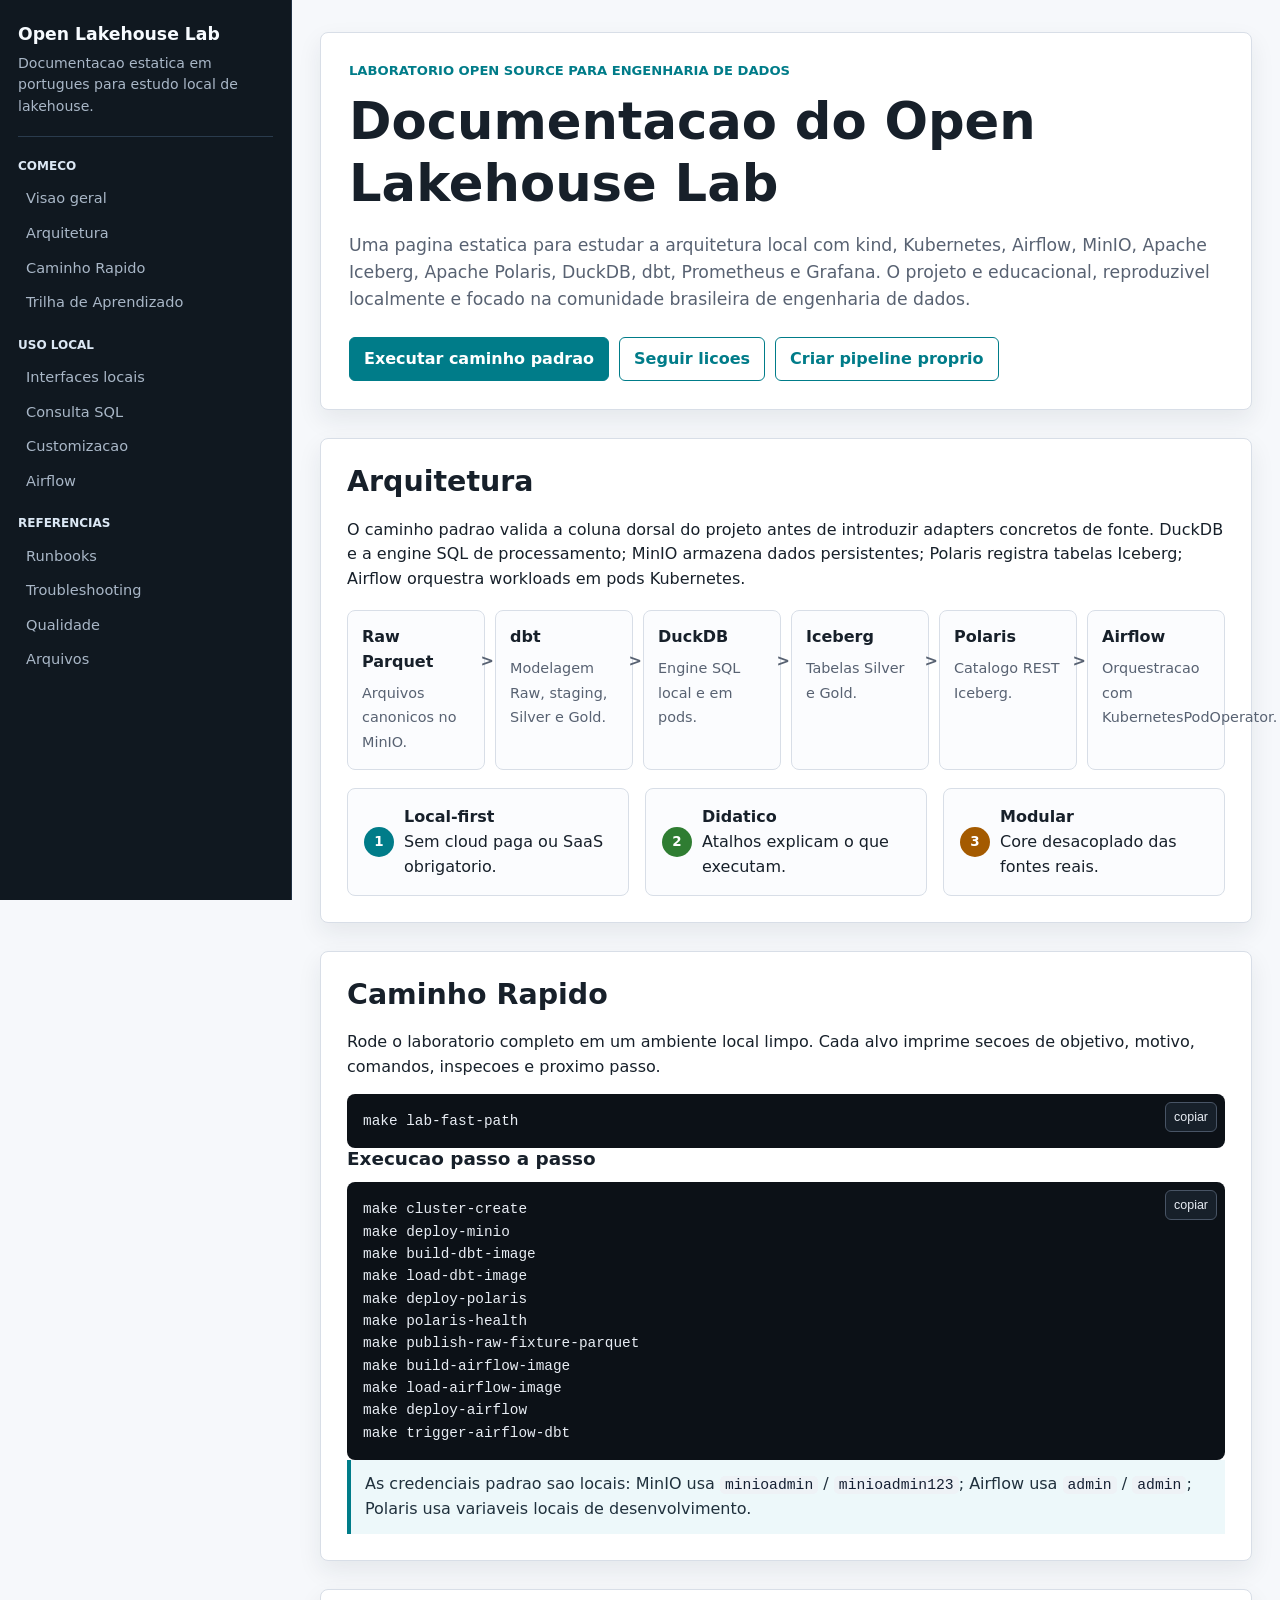
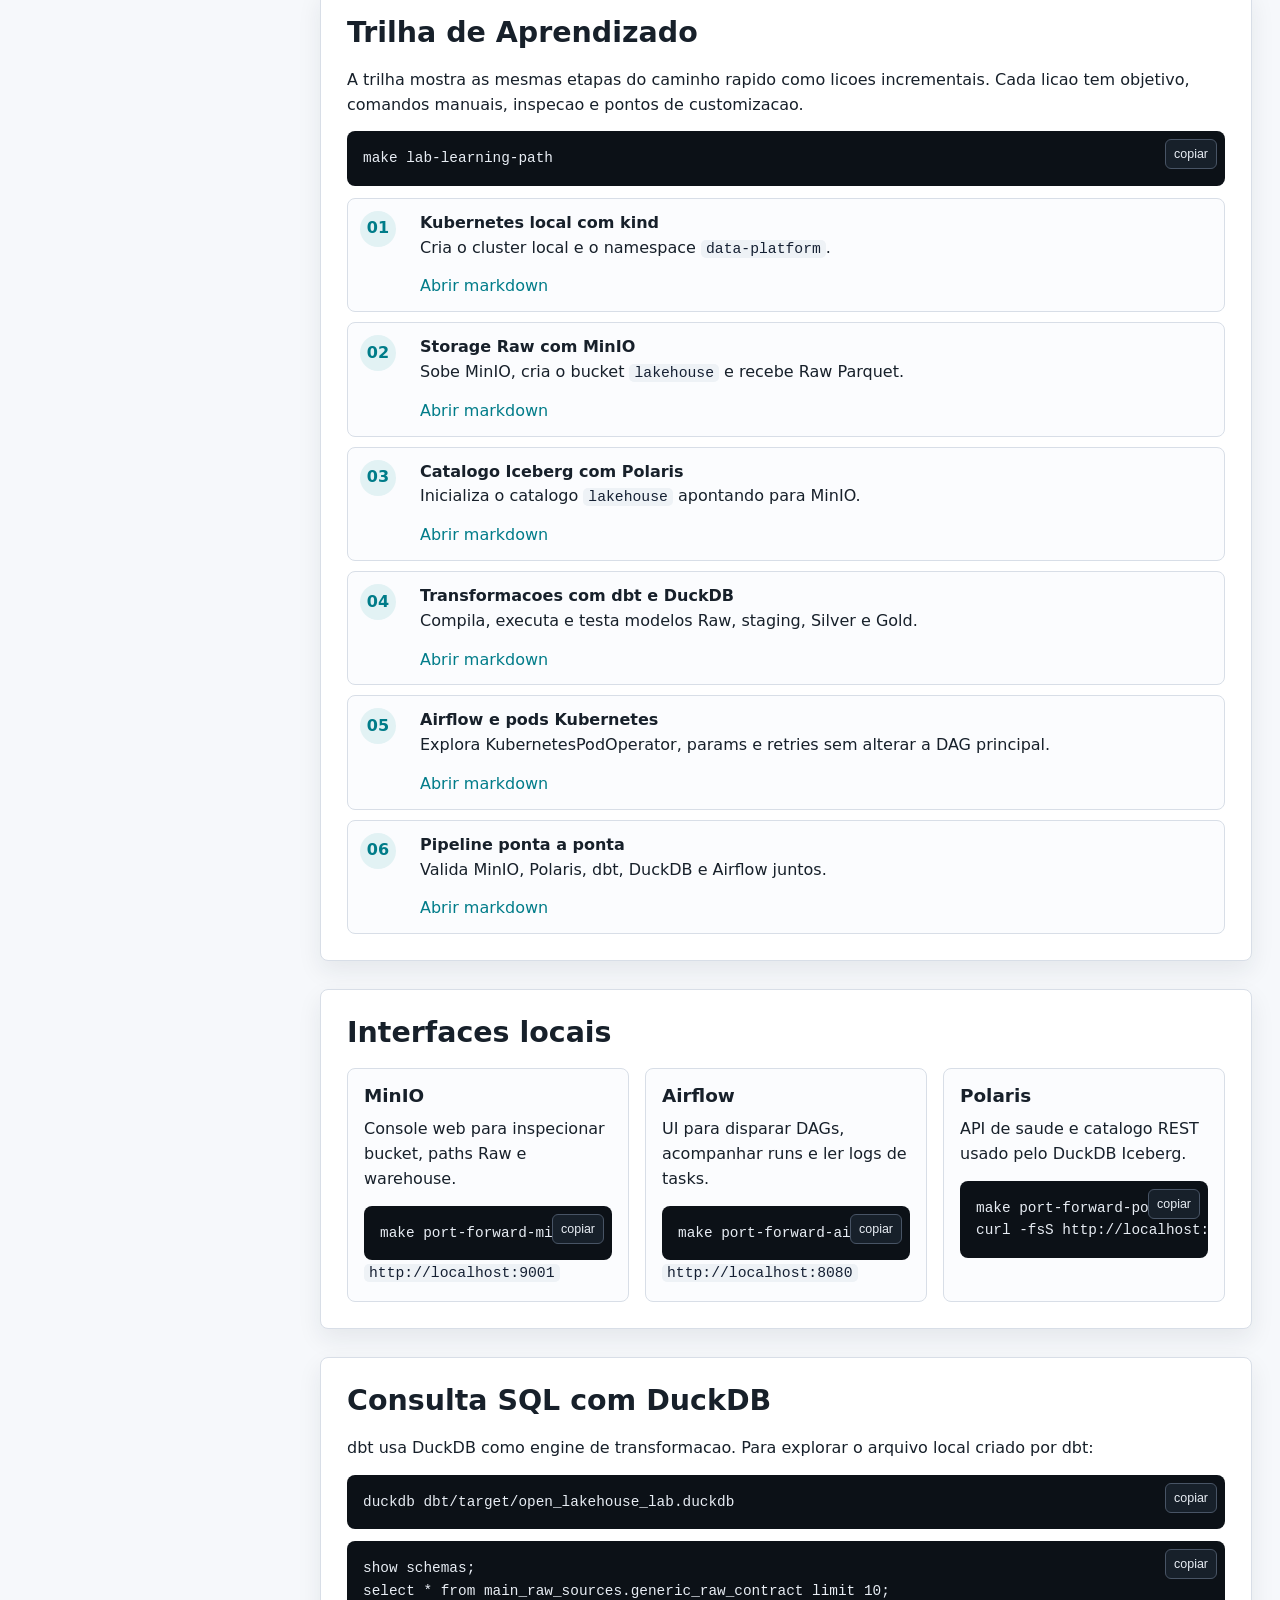
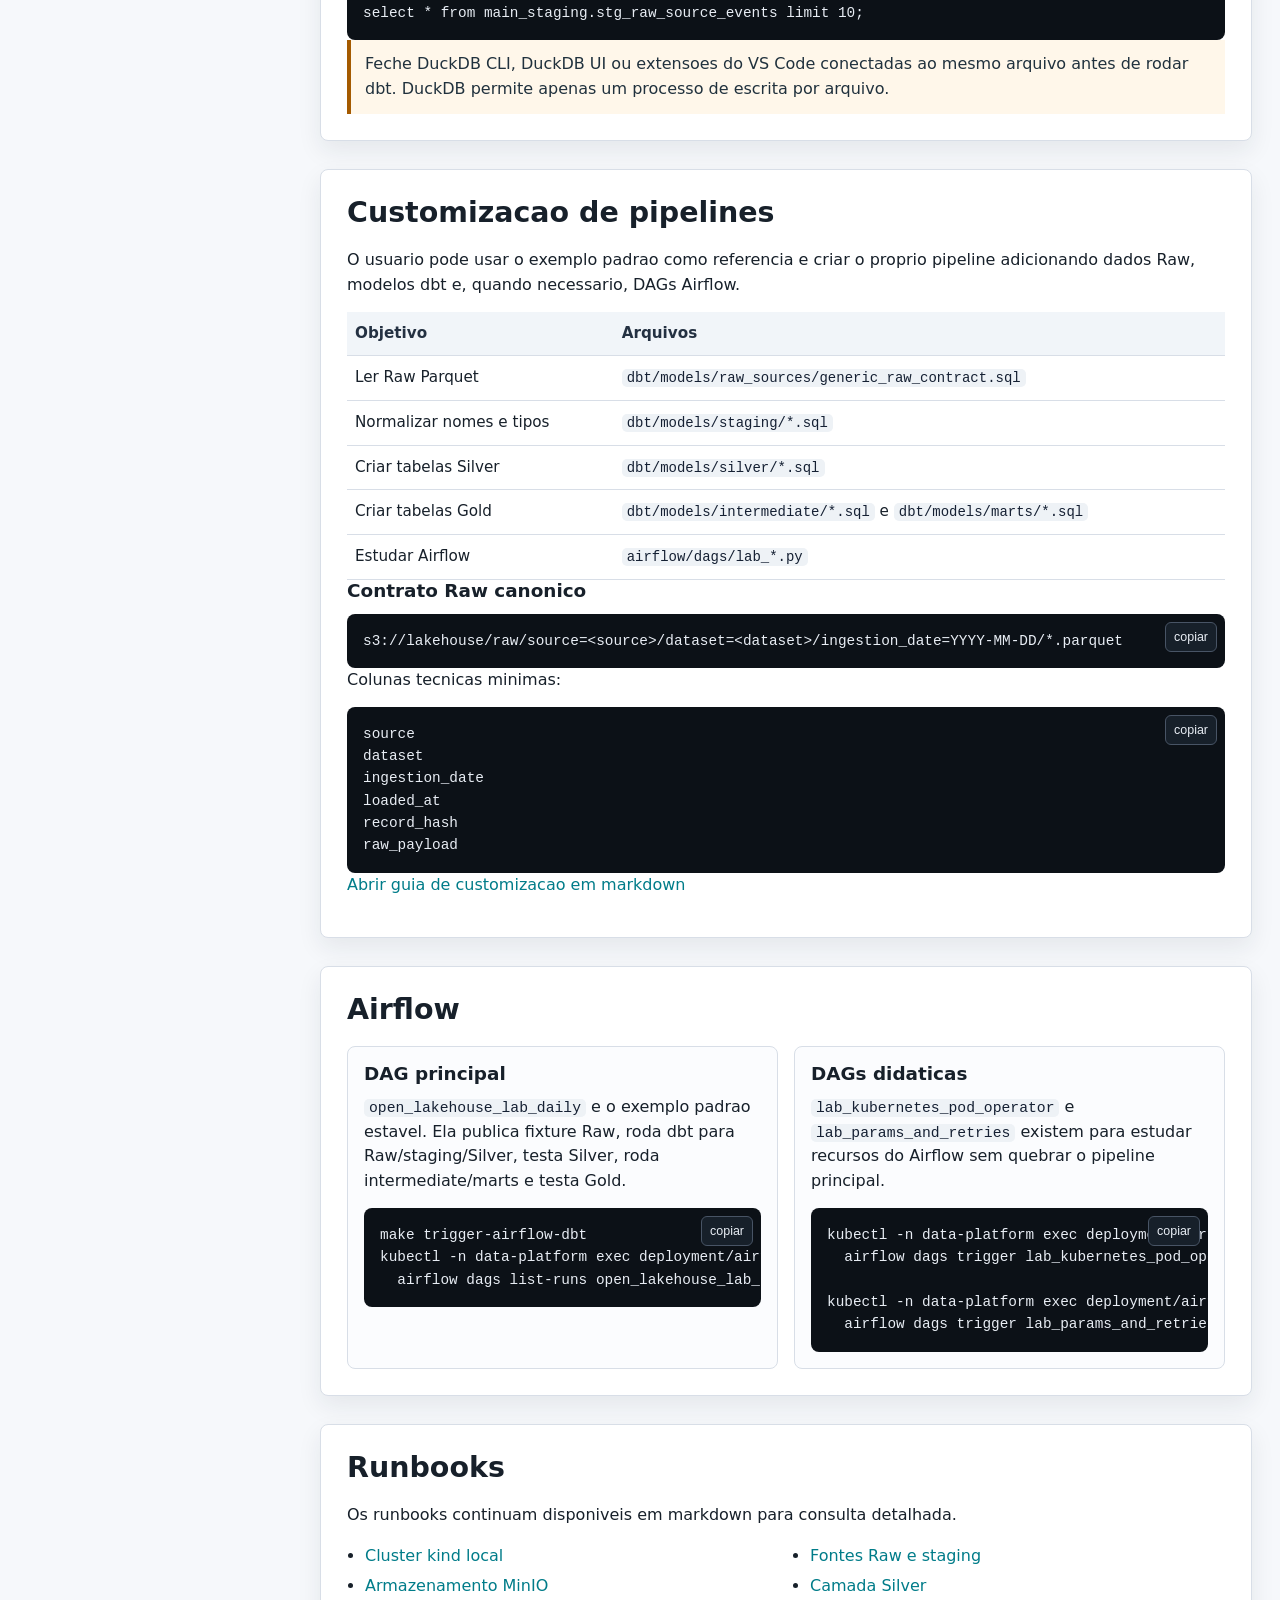
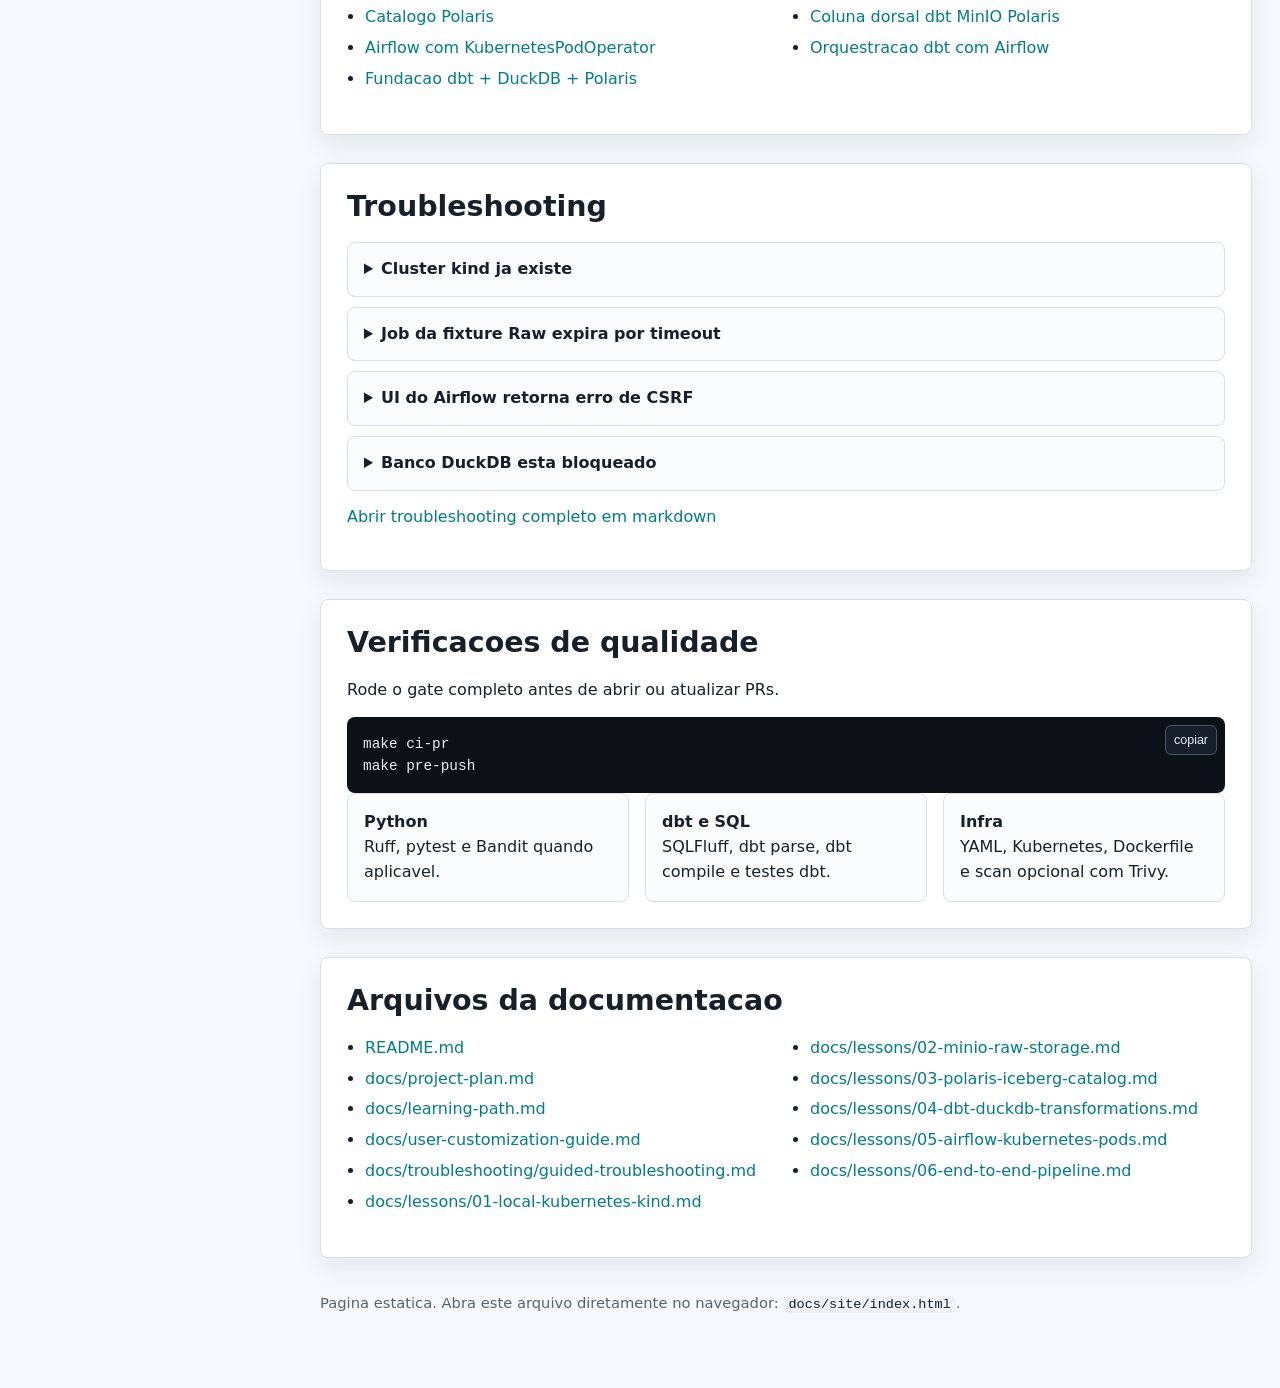
==== docs/site/index.html @ f6abb460 "docs(site): add static documentation page (#36)" ====
<!doctype html>
<html lang="pt-BR">
  <head>
    <meta charset="utf-8" />
    <meta name="viewport" content="width=device-width, initial-scale=1" />
    <title>Open Lakehouse Lab - Documentacao</title>
    <style>
      :root {
        color-scheme: light;
        --ink: #17202a;
        --muted: #586272;
        --line: #d8dee7;
        --surface: #ffffff;
        --page: #f6f8fb;
        --nav: #101820;
        --nav-muted: #a9b7c7;
        --teal: #007c89;
        --green: #2f7d32;
        --amber: #a45a00;
        --blue: #2e5aac;
        --rose: #a83252;
        --code: #0c1117;
        --code-text: #e8edf4;
        --radius: 8px;
        --shadow: 0 10px 24px rgba(20, 32, 46, 0.08);
      }

      * {
        box-sizing: border-box;
      }

      html {
        scroll-behavior: smooth;
      }

      body {
        margin: 0;
        color: var(--ink);
        background: var(--page);
        font-family:
          Inter, ui-sans-serif, system-ui, -apple-system, BlinkMacSystemFont, "Segoe UI",
          sans-serif;
        line-height: 1.55;
      }

      a {
        color: var(--teal);
        text-decoration: none;
      }

      a:hover {
        text-decoration: underline;
      }

      .layout {
        display: grid;
        grid-template-columns: 292px minmax(0, 1fr);
        min-height: 100vh;
      }

      .sidebar {
        position: sticky;
        top: 0;
        height: 100vh;
        overflow-y: auto;
        background: var(--nav);
        color: #f7fbff;
        border-right: 1px solid #223244;
        padding: 24px 18px;
      }

      .brand {
        margin-bottom: 22px;
        padding-bottom: 18px;
        border-bottom: 1px solid #2a3b4d;
      }

      .brand strong {
        display: block;
        font-size: 1.08rem;
        line-height: 1.25;
      }

      .brand span {
        display: block;
        margin-top: 7px;
        color: var(--nav-muted);
        font-size: 0.88rem;
      }

      .nav-group {
        margin: 0 0 18px;
      }

      .nav-group h2 {
        margin: 0 0 8px;
        color: #dce8f5;
        font-size: 0.75rem;
        font-weight: 700;
        letter-spacing: 0;
        text-transform: uppercase;
      }

      .nav-group a {
        display: block;
        padding: 6px 8px;
        border-radius: 6px;
        color: var(--nav-muted);
        font-size: 0.91rem;
      }

      .nav-group a:hover,
      .nav-group a:focus {
        background: #1b2a38;
        color: #ffffff;
        text-decoration: none;
      }

      main {
        min-width: 0;
      }

      .content {
        max-width: 1180px;
        margin: 0 auto;
        padding: 32px 28px 72px;
      }

      .topbar {
        display: none;
        background: var(--nav);
        color: #fff;
        padding: 14px 18px;
      }

      .topbar strong {
        font-size: 1rem;
      }

      .intro {
        background: var(--surface);
        border: 1px solid var(--line);
        border-radius: var(--radius);
        box-shadow: var(--shadow);
        padding: 28px;
      }

      .eyebrow {
        margin: 0 0 10px;
        color: var(--teal);
        font-size: 0.82rem;
        font-weight: 700;
        letter-spacing: 0;
        text-transform: uppercase;
      }

      h1,
      h2,
      h3,
      h4 {
        letter-spacing: 0;
        line-height: 1.2;
      }

      h1 {
        margin: 0;
        max-width: 900px;
        font-size: clamp(2.1rem, 4vw, 4rem);
      }

      h2 {
        margin: 0 0 18px;
        font-size: 1.78rem;
      }

      h3 {
        margin: 0 0 10px;
        font-size: 1.15rem;
      }

      h4 {
        margin: 0 0 8px;
        font-size: 1rem;
      }

      p {
        margin: 0 0 14px;
      }

      .lead {
        max-width: 880px;
        margin-top: 18px;
        color: var(--muted);
        font-size: 1.08rem;
      }

      .actions {
        display: flex;
        flex-wrap: wrap;
        gap: 10px;
        margin-top: 24px;
      }

      .button {
        display: inline-flex;
        align-items: center;
        min-height: 40px;
        padding: 9px 14px;
        border: 1px solid var(--teal);
        border-radius: 6px;
        background: var(--teal);
        color: #fff;
        font-weight: 700;
      }

      .button.secondary {
        background: #ffffff;
        color: var(--teal);
      }

      .button:hover {
        text-decoration: none;
        filter: brightness(0.96);
      }

      section {
        margin-top: 28px;
        padding: 26px;
        border: 1px solid var(--line);
        border-radius: var(--radius);
        background: var(--surface);
        box-shadow: var(--shadow);
      }

      .grid {
        display: grid;
        grid-template-columns: repeat(3, minmax(0, 1fr));
        gap: 16px;
      }

      .grid.two {
        grid-template-columns: repeat(2, minmax(0, 1fr));
      }

      .tile {
        border: 1px solid var(--line);
        border-radius: var(--radius);
        padding: 16px;
        background: #fbfcfe;
      }

      .tile p:last-child {
        margin-bottom: 0;
      }

      .metric {
        display: flex;
        align-items: center;
        gap: 10px;
        min-height: 44px;
      }

      .mark {
        display: inline-grid;
        width: 30px;
        height: 30px;
        place-items: center;
        border-radius: 50%;
        color: #fff;
        font-size: 0.84rem;
        font-weight: 800;
        flex: 0 0 auto;
      }

      .mark.teal {
        background: var(--teal);
      }

      .mark.green {
        background: var(--green);
      }

      .mark.amber {
        background: var(--amber);
      }

      .mark.blue {
        background: var(--blue);
      }

      .mark.rose {
        background: var(--rose);
      }

      .pipeline {
        display: grid;
        grid-template-columns: repeat(6, minmax(118px, 1fr));
        gap: 10px;
        margin-top: 18px;
      }

      .node {
        position: relative;
        min-height: 104px;
        border: 1px solid var(--line);
        border-radius: var(--radius);
        background: #fbfcfe;
        padding: 14px;
      }

      .node::after {
        content: ">";
        position: absolute;
        right: -10px;
        top: 38px;
        color: var(--muted);
        font-weight: 800;
      }

      .node:last-child::after {
        content: "";
      }

      .node b {
        display: block;
        margin-bottom: 6px;
      }

      .node span {
        color: var(--muted);
        font-size: 0.9rem;
      }

      code {
        border-radius: 5px;
        background: #eef2f6;
        padding: 1px 5px;
        color: #152033;
        font-family:
          "SFMono-Regular", Consolas, "Liberation Mono", Menlo, monospace;
        font-size: 0.92em;
      }

      pre {
        position: relative;
        overflow-x: auto;
        margin: 12px 0 0;
        border-radius: var(--radius);
        background: var(--code);
        color: var(--code-text);
        padding: 16px;
      }

      pre code {
        background: transparent;
        color: inherit;
        padding: 0;
        font-size: 0.9rem;
      }

      .copy {
        position: absolute;
        top: 8px;
        right: 8px;
        border: 1px solid #485465;
        border-radius: 6px;
        background: #17202a;
        color: #e8edf4;
        cursor: pointer;
        font-size: 0.78rem;
        min-height: 30px;
        padding: 4px 8px;
      }

      table {
        width: 100%;
        border-collapse: collapse;
        margin-top: 12px;
        font-size: 0.95rem;
      }

      th,
      td {
        border-bottom: 1px solid var(--line);
        padding: 10px 8px;
        text-align: left;
        vertical-align: top;
      }

      th {
        color: #243142;
        background: #f1f5f9;
      }

      .path-list {
        display: grid;
        gap: 10px;
        margin-top: 12px;
      }

      .path-row {
        display: grid;
        grid-template-columns: 48px minmax(0, 1fr);
        gap: 12px;
        align-items: start;
        border: 1px solid var(--line);
        border-radius: var(--radius);
        padding: 12px;
        background: #fbfcfe;
      }

      .step-number {
        display: grid;
        width: 36px;
        height: 36px;
        place-items: center;
        border-radius: 50%;
        background: #e2f2f4;
        color: var(--teal);
        font-weight: 800;
      }

      details {
        border: 1px solid var(--line);
        border-radius: var(--radius);
        background: #fbfcfe;
        padding: 0;
      }

      details + details {
        margin-top: 10px;
      }

      summary {
        cursor: pointer;
        padding: 14px 16px;
        font-weight: 800;
      }

      details > div {
        border-top: 1px solid var(--line);
        padding: 16px;
      }

      .note {
        border-left: 4px solid var(--teal);
        background: #edf8fa;
        padding: 12px 14px;
        color: #20313d;
      }

      .warn {
        border-left-color: var(--amber);
        background: #fff7ea;
      }

      .file-list {
        columns: 2;
        column-gap: 30px;
        padding-left: 18px;
      }

      .file-list li {
        break-inside: avoid;
        margin-bottom: 6px;
      }

      .footer {
        margin: 34px 0 0;
        color: var(--muted);
        font-size: 0.92rem;
      }

      @media (max-width: 980px) {
        .layout {
          display: block;
        }

        .sidebar {
          position: static;
          height: auto;
          padding: 18px;
        }

        .topbar {
          display: block;
        }

        .content {
          padding: 20px 14px 48px;
        }

        .grid,
        .grid.two,
        .pipeline {
          grid-template-columns: 1fr;
        }

        .node::after {
          content: "v";
          right: 18px;
          top: auto;
          bottom: -18px;
        }

        .file-list {
          columns: 1;
        }
      }

      @media print {
        .sidebar,
        .topbar,
        .copy,
        .actions {
          display: none;
        }

        .layout {
          display: block;
        }

        body {
          background: #fff;
        }

        section,
        .intro {
          box-shadow: none;
          break-inside: avoid;
        }
      }
    </style>
  </head>
  <body>
    <div class="layout">
      <aside class="sidebar" aria-label="Navegacao principal">
        <div class="brand">
          <strong>Open Lakehouse Lab</strong>
          <span>Documentacao estatica em portugues para estudo local de lakehouse.</span>
        </div>
        <nav>
          <div class="nav-group">
            <h2>Comeco</h2>
            <a href="#visao-geral">Visao geral</a>
            <a href="#arquitetura">Arquitetura</a>
            <a href="#caminho-rapido">Caminho Rapido</a>
            <a href="#trilha">Trilha de Aprendizado</a>
          </div>
          <div class="nav-group">
            <h2>Uso local</h2>
            <a href="#interfaces">Interfaces locais</a>
            <a href="#sql">Consulta SQL</a>
            <a href="#customizacao">Customizacao</a>
            <a href="#airflow">Airflow</a>
          </div>
          <div class="nav-group">
            <h2>Referencias</h2>
            <a href="#runbooks">Runbooks</a>
            <a href="#troubleshooting">Troubleshooting</a>
            <a href="#qualidade">Qualidade</a>
            <a href="#arquivos">Arquivos</a>
          </div>
        </nav>
      </aside>

      <main>
        <div class="topbar"><strong>Open Lakehouse Lab</strong></div>
        <div class="content">
          <header class="intro" id="visao-geral">
            <p class="eyebrow">Laboratorio open source para engenharia de dados</p>
            <h1>Documentacao do Open Lakehouse Lab</h1>
            <p class="lead">
              Uma pagina estatica para estudar a arquitetura local com kind, Kubernetes,
              Airflow, MinIO, Apache Iceberg, Apache Polaris, DuckDB, dbt, Prometheus e
              Grafana. O projeto e educacional, reproduzivel localmente e focado na
              comunidade brasileira de engenharia de dados.
            </p>
            <div class="actions">
              <a class="button" href="#caminho-rapido">Executar caminho padrao</a>
              <a class="button secondary" href="#trilha">Seguir licoes</a>
              <a class="button secondary" href="#customizacao">Criar pipeline proprio</a>
            </div>
          </header>

          <section id="arquitetura">
            <h2>Arquitetura</h2>
            <p>
              O caminho padrao valida a coluna dorsal do projeto antes de introduzir
              adapters concretos de fonte. DuckDB e a engine SQL de processamento; MinIO
              armazena dados persistentes; Polaris registra tabelas Iceberg; Airflow
              orquestra workloads em pods Kubernetes.
            </p>
            <div class="pipeline" aria-label="Fluxo principal da plataforma">
              <div class="node"><b>Raw Parquet</b><span>Arquivos canonicos no MinIO.</span></div>
              <div class="node"><b>dbt</b><span>Modelagem Raw, staging, Silver e Gold.</span></div>
              <div class="node"><b>DuckDB</b><span>Engine SQL local e em pods.</span></div>
              <div class="node"><b>Iceberg</b><span>Tabelas Silver e Gold.</span></div>
              <div class="node"><b>Polaris</b><span>Catalogo REST Iceberg.</span></div>
              <div class="node"><b>Airflow</b><span>Orquestracao com KubernetesPodOperator.</span></div>
            </div>

            <div class="grid" style="margin-top: 18px">
              <div class="tile metric">
                <span class="mark teal">1</span>
                <div><b>Local-first</b><br /><span>Sem cloud paga ou SaaS obrigatorio.</span></div>
              </div>
              <div class="tile metric">
                <span class="mark green">2</span>
                <div><b>Didatico</b><br /><span>Atalhos explicam o que executam.</span></div>
              </div>
              <div class="tile metric">
                <span class="mark amber">3</span>
                <div><b>Modular</b><br /><span>Core desacoplado das fontes reais.</span></div>
              </div>
            </div>
          </section>

          <section id="caminho-rapido">
            <h2>Caminho Rapido</h2>
            <p>
              Rode o laboratorio completo em um ambiente local limpo. Cada alvo imprime
              secoes de objetivo, motivo, comandos, inspecoes e proximo passo.
            </p>
            <pre><button class="copy" type="button">copiar</button><code>make lab-fast-path</code></pre>

            <h3>Execucao passo a passo</h3>
            <pre><button class="copy" type="button">copiar</button><code>make cluster-create
make deploy-minio
make build-dbt-image
make load-dbt-image
make deploy-polaris
make polaris-health
make publish-raw-fixture-parquet
make build-airflow-image
make load-airflow-image
make deploy-airflow
make trigger-airflow-dbt</code></pre>

            <div class="note">
              As credenciais padrao sao locais: MinIO usa <code>minioadmin</code> /
              <code>minioadmin123</code>; Airflow usa <code>admin</code> /
              <code>admin</code>; Polaris usa variaveis locais de desenvolvimento.
            </div>
          </section>

          <section id="trilha">
            <h2>Trilha de Aprendizado</h2>
            <p>
              A trilha mostra as mesmas etapas do caminho rapido como licoes
              incrementais. Cada licao tem objetivo, comandos manuais, inspecao e
              pontos de customizacao.
            </p>
            <pre><button class="copy" type="button">copiar</button><code>make lab-learning-path</code></pre>

            <div class="path-list">
              <div class="path-row">
                <span class="step-number">01</span>
                <div>
                  <b>Kubernetes local com kind</b>
                  <p>Cria o cluster local e o namespace <code>data-platform</code>.</p>
                  <a href="../lessons/01-local-kubernetes-kind.md">Abrir markdown</a>
                </div>
              </div>
              <div class="path-row">
                <span class="step-number">02</span>
                <div>
                  <b>Storage Raw com MinIO</b>
                  <p>Sobe MinIO, cria o bucket <code>lakehouse</code> e recebe Raw Parquet.</p>
                  <a href="../lessons/02-minio-raw-storage.md">Abrir markdown</a>
                </div>
              </div>
              <div class="path-row">
                <span class="step-number">03</span>
                <div>
                  <b>Catalogo Iceberg com Polaris</b>
                  <p>Inicializa o catalogo <code>lakehouse</code> apontando para MinIO.</p>
                  <a href="../lessons/03-polaris-iceberg-catalog.md">Abrir markdown</a>
                </div>
              </div>
              <div class="path-row">
                <span class="step-number">04</span>
                <div>
                  <b>Transformacoes com dbt e DuckDB</b>
                  <p>Compila, executa e testa modelos Raw, staging, Silver e Gold.</p>
                  <a href="../lessons/04-dbt-duckdb-transformations.md">Abrir markdown</a>
                </div>
              </div>
              <div class="path-row">
                <span class="step-number">05</span>
                <div>
                  <b>Airflow e pods Kubernetes</b>
                  <p>Explora KubernetesPodOperator, params e retries sem alterar a DAG principal.</p>
                  <a href="../lessons/05-airflow-kubernetes-pods.md">Abrir markdown</a>
                </div>
              </div>
              <div class="path-row">
                <span class="step-number">06</span>
                <div>
                  <b>Pipeline ponta a ponta</b>
                  <p>Valida MinIO, Polaris, dbt, DuckDB e Airflow juntos.</p>
                  <a href="../lessons/06-end-to-end-pipeline.md">Abrir markdown</a>
                </div>
              </div>
            </div>
          </section>

          <section id="interfaces">
            <h2>Interfaces locais</h2>
            <div class="grid">
              <div class="tile">
                <h3>MinIO</h3>
                <p>Console web para inspecionar bucket, paths Raw e warehouse.</p>
                <pre><button class="copy" type="button">copiar</button><code>make port-forward-minio</code></pre>
                <p><code>http://localhost:9001</code></p>
              </div>
              <div class="tile">
                <h3>Airflow</h3>
                <p>UI para disparar DAGs, acompanhar runs e ler logs de tasks.</p>
                <pre><button class="copy" type="button">copiar</button><code>make port-forward-airflow</code></pre>
                <p><code>http://localhost:8080</code></p>
              </div>
              <div class="tile">
                <h3>Polaris</h3>
                <p>API de saude e catalogo REST usado pelo DuckDB Iceberg.</p>
                <pre><button class="copy" type="button">copiar</button><code>make port-forward-polaris
curl -fsS http://localhost:8182/q/health/ready</code></pre>
              </div>
            </div>
          </section>

          <section id="sql">
            <h2>Consulta SQL com DuckDB</h2>
            <p>
              dbt usa DuckDB como engine de transformacao. Para explorar o arquivo
              local criado por dbt:
            </p>
            <pre><button class="copy" type="button">copiar</button><code>duckdb dbt/target/open_lakehouse_lab.duckdb</code></pre>
            <pre><button class="copy" type="button">copiar</button><code>show schemas;
select * from main_raw_sources.generic_raw_contract limit 10;
select * from main_staging.stg_raw_source_events limit 10;</code></pre>
            <div class="note warn">
              Feche DuckDB CLI, DuckDB UI ou extensoes do VS Code conectadas ao mesmo
              arquivo antes de rodar dbt. DuckDB permite apenas um processo de escrita
              por arquivo.
            </div>
          </section>

          <section id="customizacao">
            <h2>Customizacao de pipelines</h2>
            <p>
              O usuario pode usar o exemplo padrao como referencia e criar o proprio
              pipeline adicionando dados Raw, modelos dbt e, quando necessario, DAGs
              Airflow.
            </p>
            <table>
              <thead>
                <tr>
                  <th>Objetivo</th>
                  <th>Arquivos</th>
                </tr>
              </thead>
              <tbody>
                <tr>
                  <td>Ler Raw Parquet</td>
                  <td><code>dbt/models/raw_sources/generic_raw_contract.sql</code></td>
                </tr>
                <tr>
                  <td>Normalizar nomes e tipos</td>
                  <td><code>dbt/models/staging/*.sql</code></td>
                </tr>
                <tr>
                  <td>Criar tabelas Silver</td>
                  <td><code>dbt/models/silver/*.sql</code></td>
                </tr>
                <tr>
                  <td>Criar tabelas Gold</td>
                  <td><code>dbt/models/intermediate/*.sql</code> e <code>dbt/models/marts/*.sql</code></td>
                </tr>
                <tr>
                  <td>Estudar Airflow</td>
                  <td><code>airflow/dags/lab_*.py</code></td>
                </tr>
              </tbody>
            </table>

            <h3>Contrato Raw canonico</h3>
            <pre><button class="copy" type="button">copiar</button><code>s3://lakehouse/raw/source=&lt;source&gt;/dataset=&lt;dataset&gt;/ingestion_date=YYYY-MM-DD/*.parquet</code></pre>
            <p>Colunas tecnicas minimas:</p>
            <pre><button class="copy" type="button">copiar</button><code>source
dataset
ingestion_date
loaded_at
record_hash
raw_payload</code></pre>
            <p><a href="../user-customization-guide.md">Abrir guia de customizacao em markdown</a></p>
          </section>

          <section id="airflow">
            <h2>Airflow</h2>
            <div class="grid two">
              <div class="tile">
                <h3>DAG principal</h3>
                <p>
                  <code>open_lakehouse_lab_daily</code> e o exemplo padrao estavel. Ela
                  publica fixture Raw, roda dbt para Raw/staging/Silver, testa Silver,
                  roda intermediate/marts e testa Gold.
                </p>
                <pre><button class="copy" type="button">copiar</button><code>make trigger-airflow-dbt
kubectl -n data-platform exec deployment/airflow-scheduler -- \
  airflow dags list-runs open_lakehouse_lab_daily</code></pre>
              </div>
              <div class="tile">
                <h3>DAGs didaticas</h3>
                <p>
                  <code>lab_kubernetes_pod_operator</code> e
                  <code>lab_params_and_retries</code> existem para estudar recursos do
                  Airflow sem quebrar o pipeline principal.
                </p>
                <pre><button class="copy" type="button">copiar</button><code>kubectl -n data-platform exec deployment/airflow-scheduler -- \
  airflow dags trigger lab_kubernetes_pod_operator

kubectl -n data-platform exec deployment/airflow-scheduler -- \
  airflow dags trigger lab_params_and_retries</code></pre>
              </div>
            </div>
          </section>

          <section id="runbooks">
            <h2>Runbooks</h2>
            <p>Os runbooks continuam disponiveis em markdown para consulta detalhada.</p>
            <ul class="file-list">
              <li><a href="../runbooks/local-kind-cluster.md">Cluster kind local</a></li>
              <li><a href="../runbooks/minio-object-storage.md">Armazenamento MinIO</a></li>
              <li><a href="../runbooks/polaris-rest-catalog.md">Catalogo Polaris</a></li>
              <li><a href="../runbooks/airflow-kubernetes-pod-operator.md">Airflow com KubernetesPodOperator</a></li>
              <li><a href="../runbooks/dbt-duckdb-polaris.md">Fundacao dbt + DuckDB + Polaris</a></li>
              <li><a href="../runbooks/dbt-raw-staging.md">Fontes Raw e staging</a></li>
              <li><a href="../runbooks/silver-layer.md">Camada Silver</a></li>
              <li><a href="../runbooks/dbt-minio-polaris-backbone.md">Coluna dorsal dbt MinIO Polaris</a></li>
              <li><a href="../runbooks/airflow-dbt-orchestration.md">Orquestracao dbt com Airflow</a></li>
            </ul>
          </section>

          <section id="troubleshooting">
            <h2>Troubleshooting</h2>
            <details>
              <summary>Cluster kind ja existe</summary>
              <div>
                <pre><button class="copy" type="button">copiar</button><code>kind get clusters
make cluster-status</code></pre>
                <p>Se quiser recomecar do zero, rode <code>make cluster-delete</code> e depois <code>make cluster-create</code>.</p>
              </div>
            </details>
            <details>
              <summary>Job da fixture Raw expira por timeout</summary>
              <div>
                <pre><button class="copy" type="button">copiar</button><code>kubectl -n data-platform get pods -l job-name=dbt-publish-raw-fixture
kubectl -n data-platform logs job/dbt-publish-raw-fixture
kubectl -n data-platform describe job dbt-publish-raw-fixture</code></pre>
                <p>Confirme que MinIO, Polaris e a imagem dbt local estao prontos.</p>
              </div>
            </details>
            <details>
              <summary>UI do Airflow retorna erro de CSRF</summary>
              <div>
                <p>Feche o port-forward, limpe cookies de <code>localhost:8080</code> ou use janela anonima, e abra novamente.</p>
                <pre><button class="copy" type="button">copiar</button><code>make port-forward-airflow</code></pre>
              </div>
            </details>
            <details>
              <summary>Banco DuckDB esta bloqueado</summary>
              <div>
                <p>Feche DuckDB CLI, DuckDB UI ou extensoes conectadas ao mesmo arquivo antes de rodar dbt.</p>
              </div>
            </details>
            <p style="margin-top: 14px">
              <a href="../troubleshooting/guided-troubleshooting.md">Abrir troubleshooting completo em markdown</a>
            </p>
          </section>

          <section id="qualidade">
            <h2>Verificacoes de qualidade</h2>
            <p>Rode o gate completo antes de abrir ou atualizar PRs.</p>
            <pre><button class="copy" type="button">copiar</button><code>make ci-pr
make pre-push</code></pre>
            <div class="grid">
              <div class="tile"><b>Python</b><p>Ruff, pytest e Bandit quando aplicavel.</p></div>
              <div class="tile"><b>dbt e SQL</b><p>SQLFluff, dbt parse, dbt compile e testes dbt.</p></div>
              <div class="tile"><b>Infra</b><p>YAML, Kubernetes, Dockerfile e scan opcional com Trivy.</p></div>
            </div>
          </section>

          <section id="arquivos">
            <h2>Arquivos da documentacao</h2>
            <ul class="file-list">
              <li><a href="../../README.md">README.md</a></li>
              <li><a href="../project-plan.md">docs/project-plan.md</a></li>
              <li><a href="../learning-path.md">docs/learning-path.md</a></li>
              <li><a href="../user-customization-guide.md">docs/user-customization-guide.md</a></li>
              <li><a href="../troubleshooting/guided-troubleshooting.md">docs/troubleshooting/guided-troubleshooting.md</a></li>
              <li><a href="../lessons/01-local-kubernetes-kind.md">docs/lessons/01-local-kubernetes-kind.md</a></li>
              <li><a href="../lessons/02-minio-raw-storage.md">docs/lessons/02-minio-raw-storage.md</a></li>
              <li><a href="../lessons/03-polaris-iceberg-catalog.md">docs/lessons/03-polaris-iceberg-catalog.md</a></li>
              <li><a href="../lessons/04-dbt-duckdb-transformations.md">docs/lessons/04-dbt-duckdb-transformations.md</a></li>
              <li><a href="../lessons/05-airflow-kubernetes-pods.md">docs/lessons/05-airflow-kubernetes-pods.md</a></li>
              <li><a href="../lessons/06-end-to-end-pipeline.md">docs/lessons/06-end-to-end-pipeline.md</a></li>
            </ul>
          </section>

          <p class="footer">
            Pagina estatica. Abra este arquivo diretamente no navegador:
            <code>docs/site/index.html</code>.
          </p>
        </div>
      </main>
    </div>

    <script>
      const buttons = document.querySelectorAll(".copy");

      buttons.forEach((button) => {
        button.addEventListener("click", async () => {
          const code = button.nextElementSibling?.innerText ?? "";
          try {
            await navigator.clipboard.writeText(code);
            button.textContent = "copiado";
            window.setTimeout(() => {
              button.textContent = "copiar";
            }, 1400);
          } catch {
            button.textContent = "selecione";
          }
        });
      });
    </script>
  </body>
</html>
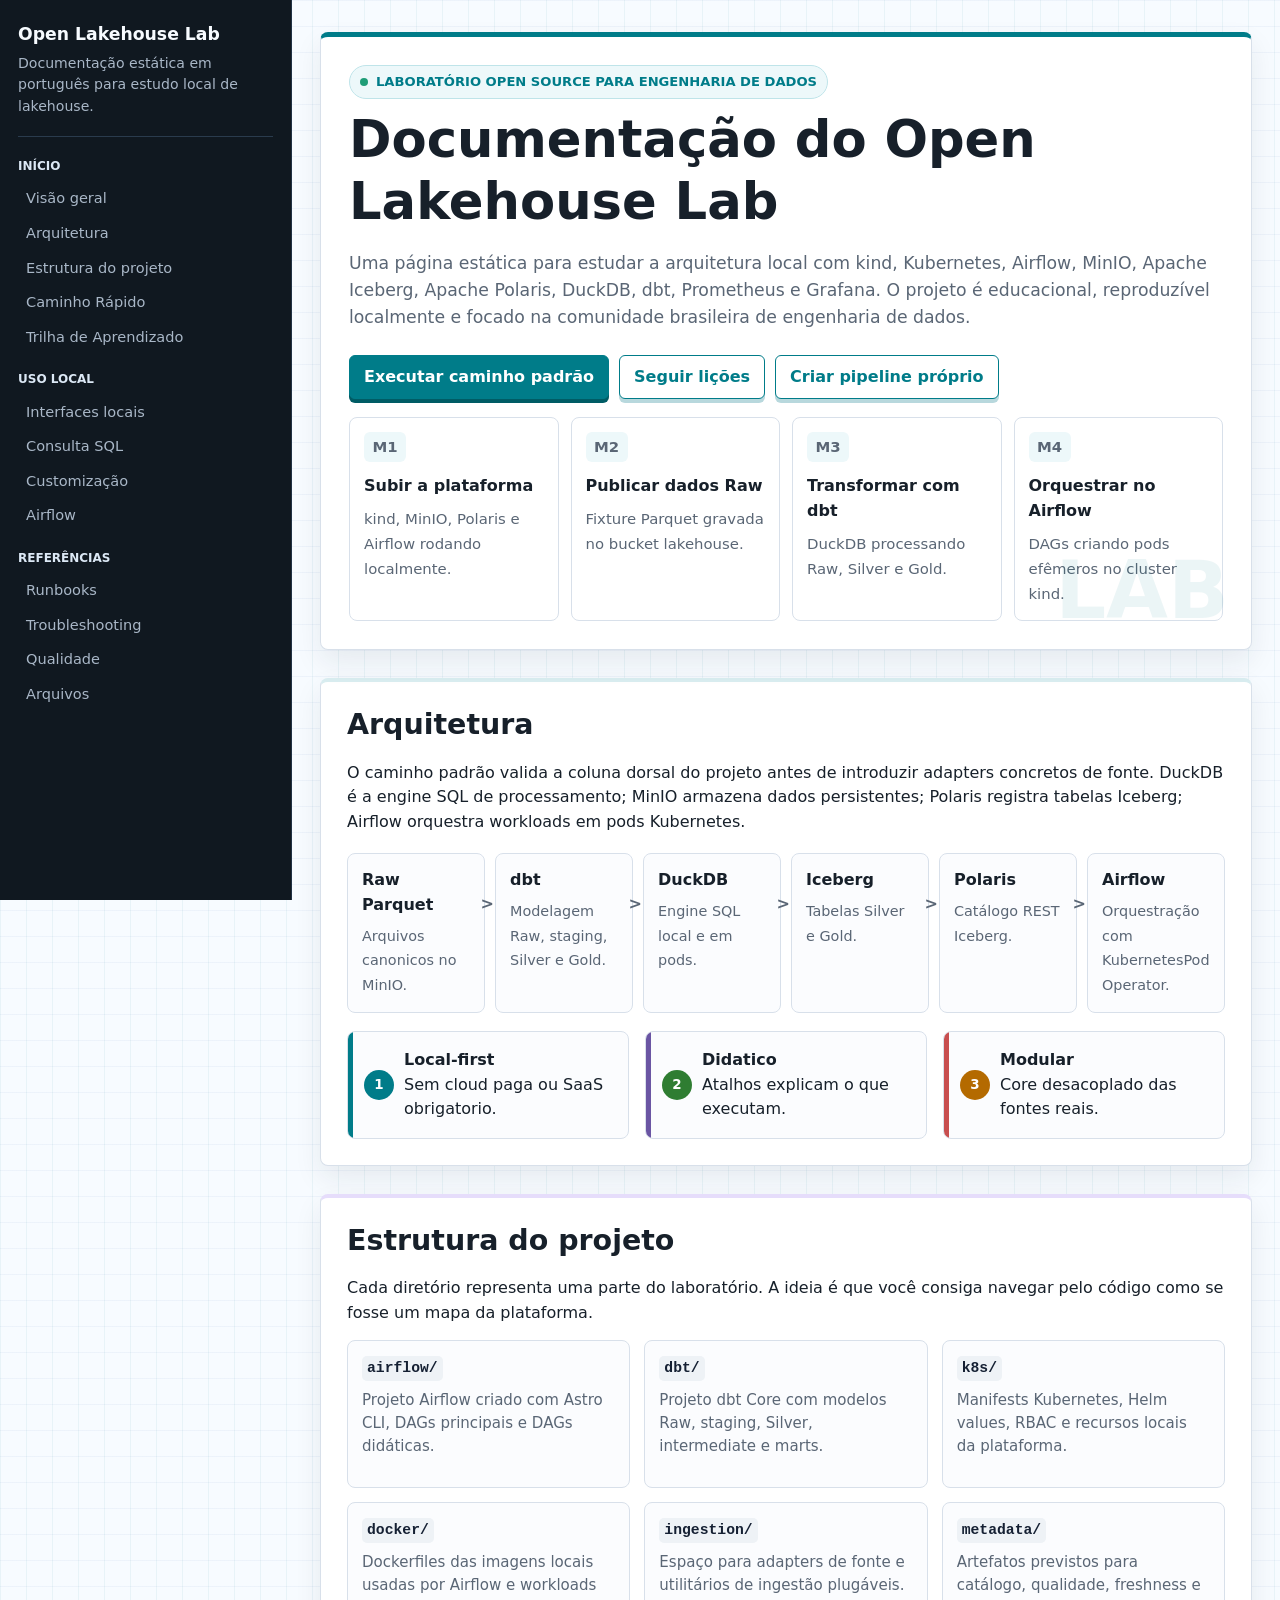
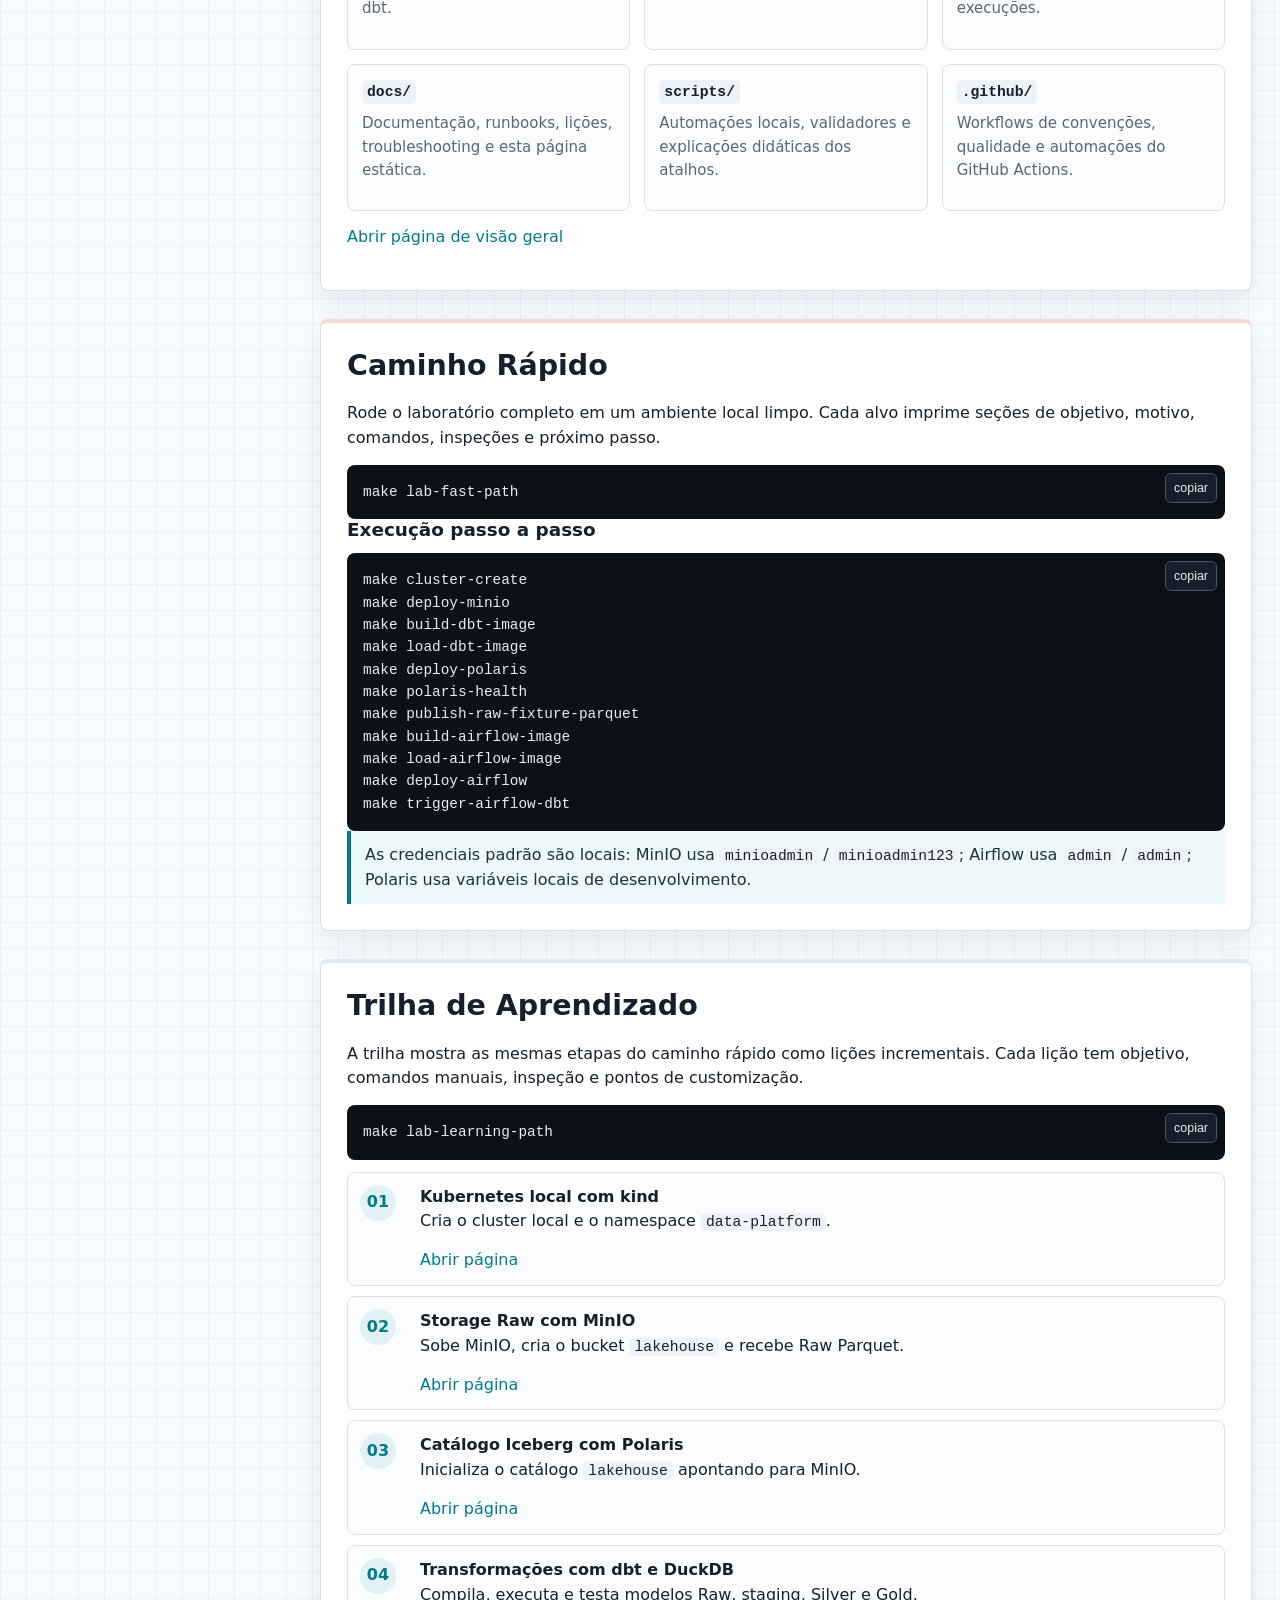
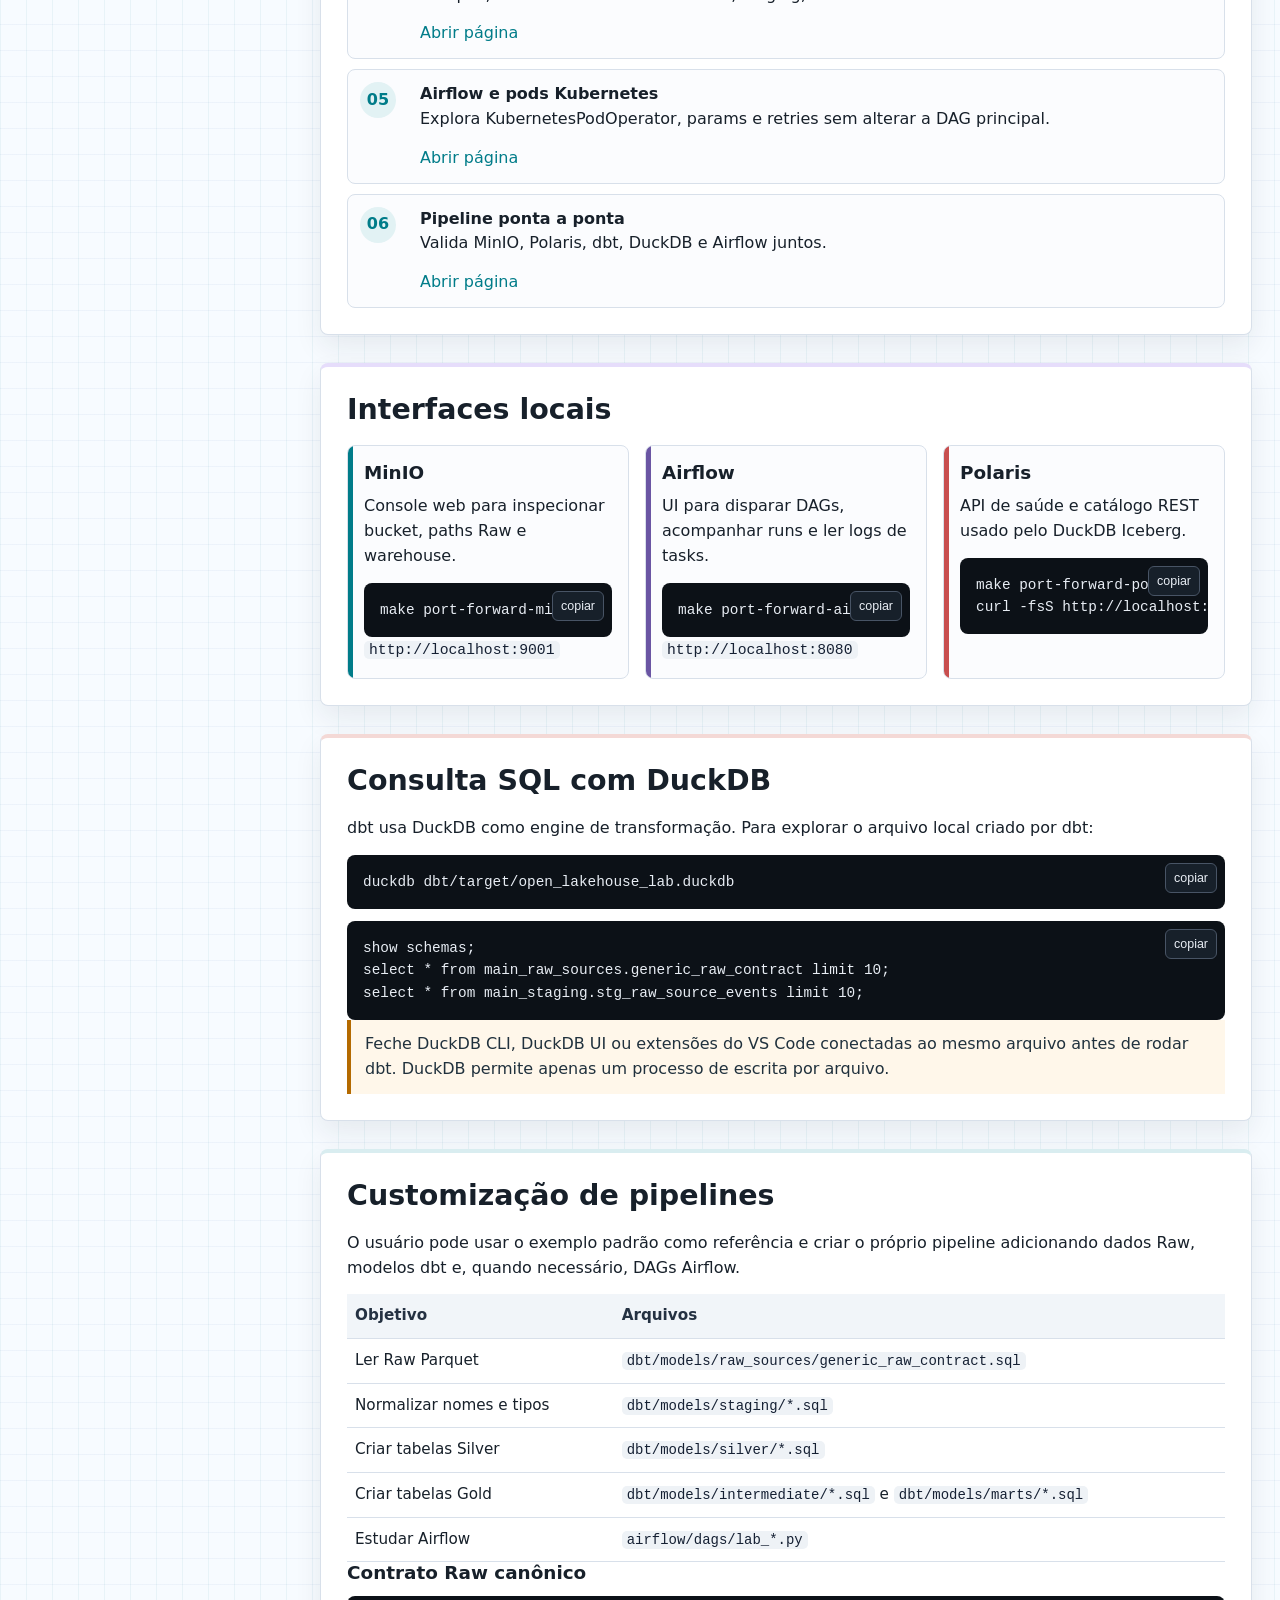
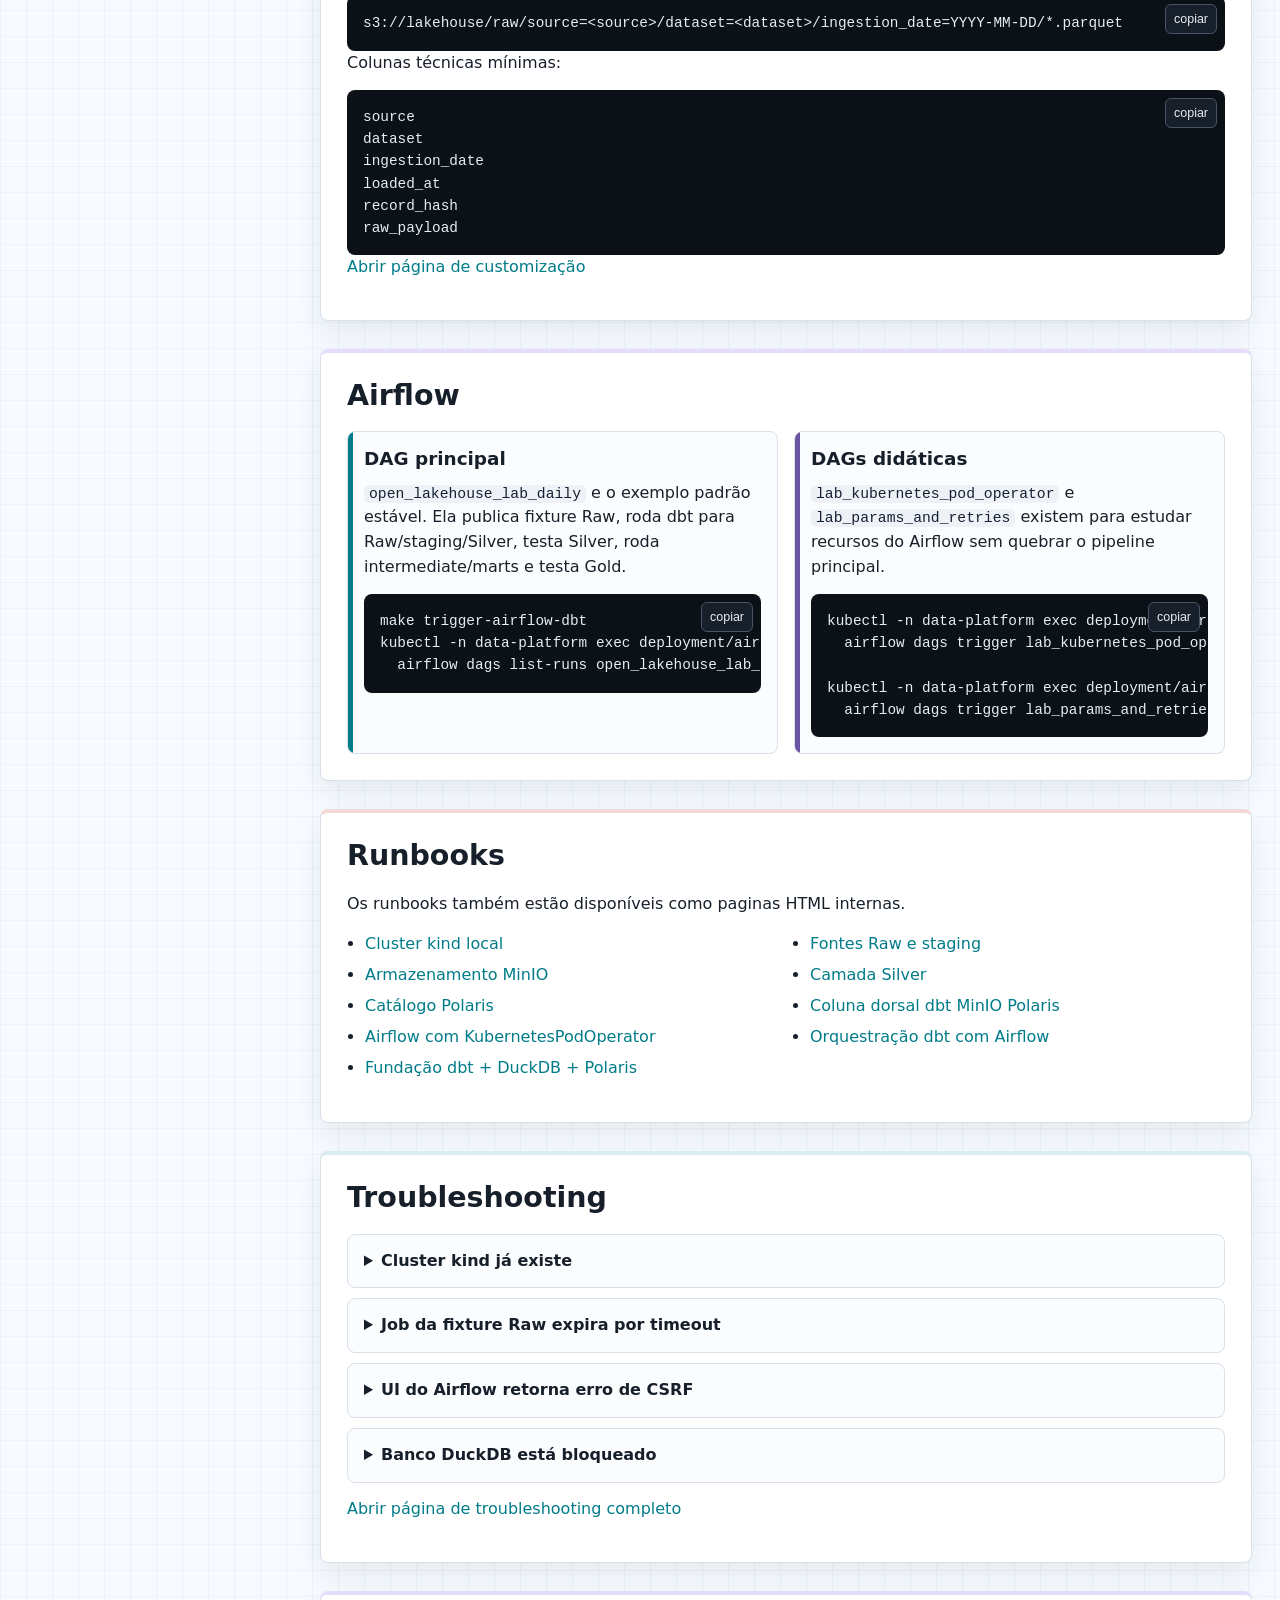
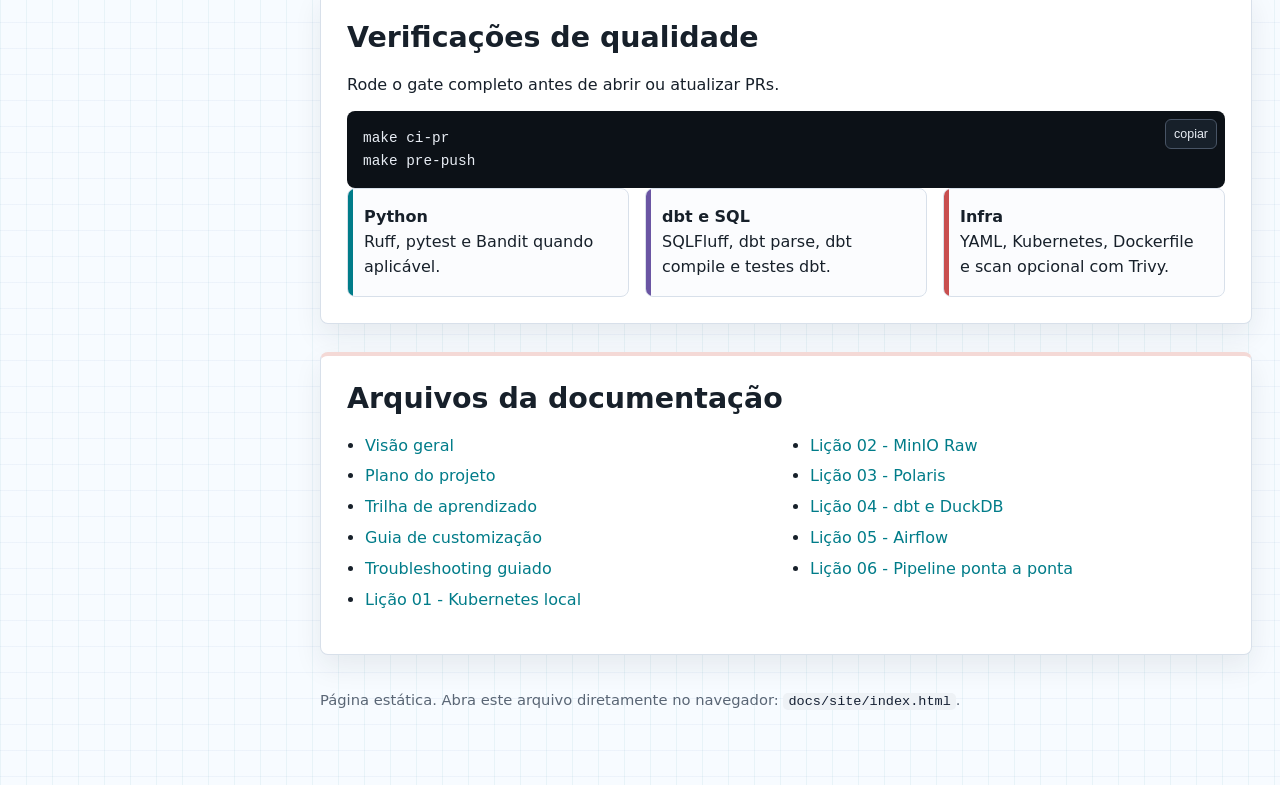
==== commit ecca2256: "docs(site): revise Portuguese accents (#36)" ====
--- a/docs/site/index.html
+++ b/docs/site/index.html
@@ -3,7 +3,7 @@
   <head>
     <meta charset="utf-8" />
     <meta name="viewport" content="width=device-width, initial-scale=1" />
-    <title>Open Lakehouse Lab - Documentacao</title>
+    <title>Open Lakehouse Lab - Documentação</title>
     <style>
       :root {
         color-scheme: light;
@@ -531,31 +531,33 @@
         }
       }
     </style>
+    <link rel="stylesheet" href="assets/site.css" />
   </head>
   <body>
     <div class="layout">
-      <aside class="sidebar" aria-label="Navegacao principal">
+      <aside class="sidebar" aria-label="Navegação principal">
         <div class="brand">
           <strong>Open Lakehouse Lab</strong>
-          <span>Documentacao estatica em portugues para estudo local de lakehouse.</span>
+          <span>Documentação estática em português para estudo local de lakehouse.</span>
         </div>
         <nav>
           <div class="nav-group">
-            <h2>Comeco</h2>
-            <a href="#visao-geral">Visao geral</a>
+            <h2>INÍCIO</h2>
+            <a href="#visao-geral">Visão geral</a>
             <a href="#arquitetura">Arquitetura</a>
-            <a href="#caminho-rapido">Caminho Rapido</a>
+            <a href="#estrutura">Estrutura do projeto</a>
+            <a href="#caminho-rapido">Caminho Rápido</a>
             <a href="#trilha">Trilha de Aprendizado</a>
           </div>
           <div class="nav-group">
             <h2>Uso local</h2>
             <a href="#interfaces">Interfaces locais</a>
             <a href="#sql">Consulta SQL</a>
-            <a href="#customizacao">Customizacao</a>
+            <a href="#customizacao">Customização</a>
             <a href="#airflow">Airflow</a>
           </div>
           <div class="nav-group">
-            <h2>Referencias</h2>
+            <h2>Referências</h2>
             <a href="#runbooks">Runbooks</a>
             <a href="#troubleshooting">Troubleshooting</a>
             <a href="#qualidade">Qualidade</a>
@@ -568,26 +570,48 @@
         <div class="topbar"><strong>Open Lakehouse Lab</strong></div>
         <div class="content">
           <header class="intro" id="visao-geral">
-            <p class="eyebrow">Laboratorio open source para engenharia de dados</p>
-            <h1>Documentacao do Open Lakehouse Lab</h1>
+            <p class="eyebrow">Laboratório open source para engenharia de dados</p>
+            <h1>Documentação do Open Lakehouse Lab</h1>
             <p class="lead">
-              Uma pagina estatica para estudar a arquitetura local com kind, Kubernetes,
+              Uma página estática para estudar a arquitetura local com kind, Kubernetes,
               Airflow, MinIO, Apache Iceberg, Apache Polaris, DuckDB, dbt, Prometheus e
-              Grafana. O projeto e educacional, reproduzivel localmente e focado na
+              Grafana. O projeto é educacional, reproduzível localmente e focado na
               comunidade brasileira de engenharia de dados.
             </p>
             <div class="actions">
-              <a class="button" href="#caminho-rapido">Executar caminho padrao</a>
-              <a class="button secondary" href="#trilha">Seguir licoes</a>
-              <a class="button secondary" href="#customizacao">Criar pipeline proprio</a>
+              <a class="button" href="#caminho-rapido">Executar caminho padrão</a>
+              <a class="button secondary" href="#trilha">Seguir lições</a>
+              <a class="button secondary" href="#customizacao">Criar pipeline próprio</a>
+            </div>
+            <div class="mission-board" aria-label="Missões de aprendizado">
+              <div class="mission">
+                <span class="mission-code">M1</span>
+                <b>Subir a plataforma</b>
+                <span>kind, MinIO, Polaris e Airflow rodando localmente.</span>
+              </div>
+              <div class="mission">
+                <span class="mission-code">M2</span>
+                <b>Publicar dados Raw</b>
+                <span>Fixture Parquet gravada no bucket lakehouse.</span>
+              </div>
+              <div class="mission">
+                <span class="mission-code">M3</span>
+                <b>Transformar com dbt</b>
+                <span>DuckDB processando Raw, Silver e Gold.</span>
+              </div>
+              <div class="mission">
+                <span class="mission-code">M4</span>
+                <b>Orquestrar no Airflow</b>
+                <span>DAGs criando pods efêmeros no cluster kind.</span>
+              </div>
             </div>
           </header>
 
           <section id="arquitetura">
             <h2>Arquitetura</h2>
             <p>
-              O caminho padrao valida a coluna dorsal do projeto antes de introduzir
-              adapters concretos de fonte. DuckDB e a engine SQL de processamento; MinIO
+              O caminho padrão valida a coluna dorsal do projeto antes de introduzir
+              adapters concretos de fonte. DuckDB é a engine SQL de processamento; MinIO
               armazena dados persistentes; Polaris registra tabelas Iceberg; Airflow
               orquestra workloads em pods Kubernetes.
             </p>
@@ -596,8 +620,8 @@
               <div class="node"><b>dbt</b><span>Modelagem Raw, staging, Silver e Gold.</span></div>
               <div class="node"><b>DuckDB</b><span>Engine SQL local e em pods.</span></div>
               <div class="node"><b>Iceberg</b><span>Tabelas Silver e Gold.</span></div>
-              <div class="node"><b>Polaris</b><span>Catalogo REST Iceberg.</span></div>
-              <div class="node"><b>Airflow</b><span>Orquestracao com KubernetesPodOperator.</span></div>
+              <div class="node"><b>Polaris</b><span>Catálogo REST Iceberg.</span></div>
+              <div class="node"><b>Airflow</b><span>Orquestração com KubernetesPodOperator.</span></div>
             </div>
 
             <div class="grid" style="margin-top: 18px">
@@ -616,15 +640,64 @@
             </div>
           </section>
 
+          <section id="estrutura">
+            <h2>Estrutura do projeto</h2>
+            <p>
+              Cada diretório representa uma parte do laboratório. A ideia é que você
+              consiga navegar pelo código como se fosse um mapa da plataforma.
+            </p>
+            <div class="project-map">
+              <div class="dir-card">
+                <code>airflow/</code>
+                <p>Projeto Airflow criado com Astro CLI, DAGs principais e DAGs didáticas.</p>
+              </div>
+              <div class="dir-card">
+                <code>dbt/</code>
+                <p>Projeto dbt Core com modelos Raw, staging, Silver, intermediate e marts.</p>
+              </div>
+              <div class="dir-card">
+                <code>k8s/</code>
+                <p>Manifests Kubernetes, Helm values, RBAC e recursos locais da plataforma.</p>
+              </div>
+              <div class="dir-card">
+                <code>docker/</code>
+                <p>Dockerfiles das imagens locais usadas por Airflow e workloads dbt.</p>
+              </div>
+              <div class="dir-card">
+                <code>ingestion/</code>
+                <p>Espaço para adapters de fonte e utilitários de ingestão plugáveis.</p>
+              </div>
+              <div class="dir-card">
+                <code>metadata/</code>
+                <p>Artefatos previstos para catálogo, qualidade, freshness e execuções.</p>
+              </div>
+              <div class="dir-card">
+                <code>docs/</code>
+                <p>Documentação, runbooks, lições, troubleshooting e esta página estática.</p>
+              </div>
+              <div class="dir-card">
+                <code>scripts/</code>
+                <p>Automações locais, validadores e explicações didáticas dos atalhos.</p>
+              </div>
+              <div class="dir-card">
+                <code>.github/</code>
+                <p>Workflows de convenções, qualidade e automações do GitHub Actions.</p>
+              </div>
+            </div>
+            <p style="margin-top: 14px">
+              <a href="pages/doc.html?doc=overview">Abrir página de visão geral</a>
+            </p>
+          </section>
+
           <section id="caminho-rapido">
-            <h2>Caminho Rapido</h2>
+            <h2>Caminho Rápido</h2>
             <p>
-              Rode o laboratorio completo em um ambiente local limpo. Cada alvo imprime
-              secoes de objetivo, motivo, comandos, inspecoes e proximo passo.
+              Rode o laboratório completo em um ambiente local limpo. Cada alvo imprime
+              seções de objetivo, motivo, comandos, inspeções e próximo passo.
             </p>
             <pre><button class="copy" type="button">copiar</button><code>make lab-fast-path</code></pre>
 
-            <h3>Execucao passo a passo</h3>
+            <h3>Execução passo a passo</h3>
             <pre><button class="copy" type="button">copiar</button><code>make cluster-create
 make deploy-minio
 make build-dbt-image
@@ -638,18 +711,18 @@
 make trigger-airflow-dbt</code></pre>
 
             <div class="note">
-              As credenciais padrao sao locais: MinIO usa <code>minioadmin</code> /
+              As credenciais padrão são locais: MinIO usa <code>minioadmin</code> /
               <code>minioadmin123</code>; Airflow usa <code>admin</code> /
-              <code>admin</code>; Polaris usa variaveis locais de desenvolvimento.
+              <code>admin</code>; Polaris usa variáveis locais de desenvolvimento.
             </div>
           </section>
 
           <section id="trilha">
             <h2>Trilha de Aprendizado</h2>
             <p>
-              A trilha mostra as mesmas etapas do caminho rapido como licoes
-              incrementais. Cada licao tem objetivo, comandos manuais, inspecao e
-              pontos de customizacao.
+              A trilha mostra as mesmas etapas do caminho rápido como lições
+              incrementais. Cada lição tem objetivo, comandos manuais, inspeção e
+              pontos de customização.
             </p>
             <pre><button class="copy" type="button">copiar</button><code>make lab-learning-path</code></pre>
 
@@ -659,7 +732,7 @@
                 <div>
                   <b>Kubernetes local com kind</b>
                   <p>Cria o cluster local e o namespace <code>data-platform</code>.</p>
-                  <a href="../lessons/01-local-kubernetes-kind.md">Abrir markdown</a>
+                  <a href="pages/doc.html?doc=lesson-kind">Abrir página</a>
                 </div>
               </div>
               <div class="path-row">
@@ -667,23 +740,23 @@
                 <div>
                   <b>Storage Raw com MinIO</b>
                   <p>Sobe MinIO, cria o bucket <code>lakehouse</code> e recebe Raw Parquet.</p>
-                  <a href="../lessons/02-minio-raw-storage.md">Abrir markdown</a>
+                  <a href="pages/doc.html?doc=lesson-minio">Abrir página</a>
                 </div>
               </div>
               <div class="path-row">
                 <span class="step-number">03</span>
                 <div>
-                  <b>Catalogo Iceberg com Polaris</b>
-                  <p>Inicializa o catalogo <code>lakehouse</code> apontando para MinIO.</p>
-                  <a href="../lessons/03-polaris-iceberg-catalog.md">Abrir markdown</a>
+                  <b>Catálogo Iceberg com Polaris</b>
+                  <p>Inicializa o catálogo <code>lakehouse</code> apontando para MinIO.</p>
+                  <a href="pages/doc.html?doc=lesson-polaris">Abrir página</a>
                 </div>
               </div>
               <div class="path-row">
                 <span class="step-number">04</span>
                 <div>
-                  <b>Transformacoes com dbt e DuckDB</b>
+                  <b>Transformações com dbt e DuckDB</b>
                   <p>Compila, executa e testa modelos Raw, staging, Silver e Gold.</p>
-                  <a href="../lessons/04-dbt-duckdb-transformations.md">Abrir markdown</a>
+                  <a href="pages/doc.html?doc=lesson-dbt">Abrir página</a>
                 </div>
               </div>
               <div class="path-row">
@@ -691,7 +764,7 @@
                 <div>
                   <b>Airflow e pods Kubernetes</b>
                   <p>Explora KubernetesPodOperator, params e retries sem alterar a DAG principal.</p>
-                  <a href="../lessons/05-airflow-kubernetes-pods.md">Abrir markdown</a>
+                  <a href="pages/doc.html?doc=lesson-airflow">Abrir página</a>
                 </div>
               </div>
               <div class="path-row">
@@ -699,7 +772,7 @@
                 <div>
                   <b>Pipeline ponta a ponta</b>
                   <p>Valida MinIO, Polaris, dbt, DuckDB e Airflow juntos.</p>
-                  <a href="../lessons/06-end-to-end-pipeline.md">Abrir markdown</a>
+                  <a href="pages/doc.html?doc=lesson-e2e">Abrir página</a>
                 </div>
               </div>
             </div>
@@ -722,7 +795,7 @@
               </div>
               <div class="tile">
                 <h3>Polaris</h3>
-                <p>API de saude e catalogo REST usado pelo DuckDB Iceberg.</p>
+                <p>API de saúde e catálogo REST usado pelo DuckDB Iceberg.</p>
                 <pre><button class="copy" type="button">copiar</button><code>make port-forward-polaris
 curl -fsS http://localhost:8182/q/health/ready</code></pre>
               </div>
@@ -732,7 +805,7 @@
           <section id="sql">
             <h2>Consulta SQL com DuckDB</h2>
             <p>
-              dbt usa DuckDB como engine de transformacao. Para explorar o arquivo
+              dbt usa DuckDB como engine de transformação. Para explorar o arquivo
               local criado por dbt:
             </p>
             <pre><button class="copy" type="button">copiar</button><code>duckdb dbt/target/open_lakehouse_lab.duckdb</code></pre>
@@ -740,17 +813,17 @@
 select * from main_raw_sources.generic_raw_contract limit 10;
 select * from main_staging.stg_raw_source_events limit 10;</code></pre>
             <div class="note warn">
-              Feche DuckDB CLI, DuckDB UI ou extensoes do VS Code conectadas ao mesmo
+              Feche DuckDB CLI, DuckDB UI ou extensões do VS Code conectadas ao mesmo
               arquivo antes de rodar dbt. DuckDB permite apenas um processo de escrita
               por arquivo.
             </div>
           </section>
 
           <section id="customizacao">
-            <h2>Customizacao de pipelines</h2>
+            <h2>Customização de pipelines</h2>
             <p>
-              O usuario pode usar o exemplo padrao como referencia e criar o proprio
-              pipeline adicionando dados Raw, modelos dbt e, quando necessario, DAGs
+              O usuário pode usar o exemplo padrão como referência e criar o próprio
+              pipeline adicionando dados Raw, modelos dbt e, quando necessário, DAGs
               Airflow.
             </p>
             <table>
@@ -784,16 +857,16 @@
               </tbody>
             </table>
 
-            <h3>Contrato Raw canonico</h3>
+            <h3>Contrato Raw canônico</h3>
             <pre><button class="copy" type="button">copiar</button><code>s3://lakehouse/raw/source=&lt;source&gt;/dataset=&lt;dataset&gt;/ingestion_date=YYYY-MM-DD/*.parquet</code></pre>
-            <p>Colunas tecnicas minimas:</p>
+            <p>Colunas técnicas mínimas:</p>
             <pre><button class="copy" type="button">copiar</button><code>source
 dataset
 ingestion_date
 loaded_at
 record_hash
 raw_payload</code></pre>
-            <p><a href="../user-customization-guide.md">Abrir guia de customizacao em markdown</a></p>
+            <p><a href="pages/doc.html?doc=customization">Abrir página de customização</a></p>
           </section>
 
           <section id="airflow">
@@ -802,7 +875,7 @@
               <div class="tile">
                 <h3>DAG principal</h3>
                 <p>
-                  <code>open_lakehouse_lab_daily</code> e o exemplo padrao estavel. Ela
+                  <code>open_lakehouse_lab_daily</code> e o exemplo padrão estável. Ela
                   publica fixture Raw, roda dbt para Raw/staging/Silver, testa Silver,
                   roda intermediate/marts e testa Gold.
                 </p>
@@ -811,7 +884,7 @@
   airflow dags list-runs open_lakehouse_lab_daily</code></pre>
               </div>
               <div class="tile">
-                <h3>DAGs didaticas</h3>
+                <h3>DAGs didáticas</h3>
                 <p>
                   <code>lab_kubernetes_pod_operator</code> e
                   <code>lab_params_and_retries</code> existem para estudar recursos do
@@ -828,28 +901,28 @@
 
           <section id="runbooks">
             <h2>Runbooks</h2>
-            <p>Os runbooks continuam disponiveis em markdown para consulta detalhada.</p>
+            <p>Os runbooks também estão disponíveis como paginas HTML internas.</p>
             <ul class="file-list">
-              <li><a href="../runbooks/local-kind-cluster.md">Cluster kind local</a></li>
-              <li><a href="../runbooks/minio-object-storage.md">Armazenamento MinIO</a></li>
-              <li><a href="../runbooks/polaris-rest-catalog.md">Catalogo Polaris</a></li>
-              <li><a href="../runbooks/airflow-kubernetes-pod-operator.md">Airflow com KubernetesPodOperator</a></li>
-              <li><a href="../runbooks/dbt-duckdb-polaris.md">Fundacao dbt + DuckDB + Polaris</a></li>
-              <li><a href="../runbooks/dbt-raw-staging.md">Fontes Raw e staging</a></li>
-              <li><a href="../runbooks/silver-layer.md">Camada Silver</a></li>
-              <li><a href="../runbooks/dbt-minio-polaris-backbone.md">Coluna dorsal dbt MinIO Polaris</a></li>
-              <li><a href="../runbooks/airflow-dbt-orchestration.md">Orquestracao dbt com Airflow</a></li>
+              <li><a href="pages/doc.html?doc=runbook-kind">Cluster kind local</a></li>
+              <li><a href="pages/doc.html?doc=runbook-minio">Armazenamento MinIO</a></li>
+              <li><a href="pages/doc.html?doc=runbook-polaris">Catálogo Polaris</a></li>
+              <li><a href="pages/doc.html?doc=runbook-airflow-kpo">Airflow com KubernetesPodOperator</a></li>
+              <li><a href="pages/doc.html?doc=runbook-dbt-foundation">Fundação dbt + DuckDB + Polaris</a></li>
+              <li><a href="pages/doc.html?doc=runbook-raw-staging">Fontes Raw e staging</a></li>
+              <li><a href="pages/doc.html?doc=runbook-silver">Camada Silver</a></li>
+              <li><a href="pages/doc.html?doc=runbook-backbone">Coluna dorsal dbt MinIO Polaris</a></li>
+              <li><a href="pages/doc.html?doc=runbook-airflow-dbt">Orquestração dbt com Airflow</a></li>
             </ul>
           </section>
 
           <section id="troubleshooting">
             <h2>Troubleshooting</h2>
             <details>
-              <summary>Cluster kind ja existe</summary>
+              <summary>Cluster kind já existe</summary>
               <div>
                 <pre><button class="copy" type="button">copiar</button><code>kind get clusters
 make cluster-status</code></pre>
-                <p>Se quiser recomecar do zero, rode <code>make cluster-delete</code> e depois <code>make cluster-create</code>.</p>
+                <p>Se quiser recomeçar do zero, rode <code>make cluster-delete</code> e depois <code>make cluster-create</code>.</p>
               </div>
             </details>
             <details>
@@ -858,81 +931,64 @@
                 <pre><button class="copy" type="button">copiar</button><code>kubectl -n data-platform get pods -l job-name=dbt-publish-raw-fixture
 kubectl -n data-platform logs job/dbt-publish-raw-fixture
 kubectl -n data-platform describe job dbt-publish-raw-fixture</code></pre>
-                <p>Confirme que MinIO, Polaris e a imagem dbt local estao prontos.</p>
+                <p>Confirme que MinIO, Polaris e a imagem dbt local estão prontos.</p>
               </div>
             </details>
             <details>
               <summary>UI do Airflow retorna erro de CSRF</summary>
               <div>
-                <p>Feche o port-forward, limpe cookies de <code>localhost:8080</code> ou use janela anonima, e abra novamente.</p>
+                <p>Feche o port-forward, limpe cookies de <code>localhost:8080</code> ou use janela anônima, e abra novamente.</p>
                 <pre><button class="copy" type="button">copiar</button><code>make port-forward-airflow</code></pre>
               </div>
             </details>
             <details>
-              <summary>Banco DuckDB esta bloqueado</summary>
+              <summary>Banco DuckDB está bloqueado</summary>
               <div>
-                <p>Feche DuckDB CLI, DuckDB UI ou extensoes conectadas ao mesmo arquivo antes de rodar dbt.</p>
+                <p>Feche DuckDB CLI, DuckDB UI ou extensões conectadas ao mesmo arquivo antes de rodar dbt.</p>
               </div>
             </details>
             <p style="margin-top: 14px">
-              <a href="../troubleshooting/guided-troubleshooting.md">Abrir troubleshooting completo em markdown</a>
+              <a href="pages/doc.html?doc=troubleshooting">Abrir página de troubleshooting completo</a>
             </p>
           </section>
 
           <section id="qualidade">
-            <h2>Verificacoes de qualidade</h2>
+            <h2>Verificações de qualidade</h2>
             <p>Rode o gate completo antes de abrir ou atualizar PRs.</p>
             <pre><button class="copy" type="button">copiar</button><code>make ci-pr
 make pre-push</code></pre>
             <div class="grid">
-              <div class="tile"><b>Python</b><p>Ruff, pytest e Bandit quando aplicavel.</p></div>
+              <div class="tile"><b>Python</b><p>Ruff, pytest e Bandit quando aplicável.</p></div>
               <div class="tile"><b>dbt e SQL</b><p>SQLFluff, dbt parse, dbt compile e testes dbt.</p></div>
               <div class="tile"><b>Infra</b><p>YAML, Kubernetes, Dockerfile e scan opcional com Trivy.</p></div>
             </div>
           </section>
 
           <section id="arquivos">
-            <h2>Arquivos da documentacao</h2>
+            <h2>Arquivos da documentação</h2>
             <ul class="file-list">
-              <li><a href="../../README.md">README.md</a></li>
-              <li><a href="../project-plan.md">docs/project-plan.md</a></li>
-              <li><a href="../learning-path.md">docs/learning-path.md</a></li>
-              <li><a href="../user-customization-guide.md">docs/user-customization-guide.md</a></li>
-              <li><a href="../troubleshooting/guided-troubleshooting.md">docs/troubleshooting/guided-troubleshooting.md</a></li>
-              <li><a href="../lessons/01-local-kubernetes-kind.md">docs/lessons/01-local-kubernetes-kind.md</a></li>
-              <li><a href="../lessons/02-minio-raw-storage.md">docs/lessons/02-minio-raw-storage.md</a></li>
-              <li><a href="../lessons/03-polaris-iceberg-catalog.md">docs/lessons/03-polaris-iceberg-catalog.md</a></li>
-              <li><a href="../lessons/04-dbt-duckdb-transformations.md">docs/lessons/04-dbt-duckdb-transformations.md</a></li>
-              <li><a href="../lessons/05-airflow-kubernetes-pods.md">docs/lessons/05-airflow-kubernetes-pods.md</a></li>
-              <li><a href="../lessons/06-end-to-end-pipeline.md">docs/lessons/06-end-to-end-pipeline.md</a></li>
+              <li><a href="pages/doc.html?doc=overview">Visão geral</a></li>
+              <li><a href="pages/doc.html?doc=project-plan">Plano do projeto</a></li>
+              <li><a href="pages/doc.html?doc=learning-path">Trilha de aprendizado</a></li>
+              <li><a href="pages/doc.html?doc=customization">Guia de customização</a></li>
+              <li><a href="pages/doc.html?doc=troubleshooting">Troubleshooting guiado</a></li>
+              <li><a href="pages/doc.html?doc=lesson-kind">Lição 01 - Kubernetes local</a></li>
+              <li><a href="pages/doc.html?doc=lesson-minio">Lição 02 - MinIO Raw</a></li>
+              <li><a href="pages/doc.html?doc=lesson-polaris">Lição 03 - Polaris</a></li>
+              <li><a href="pages/doc.html?doc=lesson-dbt">Lição 04 - dbt e DuckDB</a></li>
+              <li><a href="pages/doc.html?doc=lesson-airflow">Lição 05 - Airflow</a></li>
+              <li><a href="pages/doc.html?doc=lesson-e2e">Lição 06 - Pipeline ponta a ponta</a></li>
             </ul>
           </section>
 
           <p class="footer">
-            Pagina estatica. Abra este arquivo diretamente no navegador:
+            Página estática. Abra este arquivo diretamente no navegador:
             <code>docs/site/index.html</code>.
           </p>
         </div>
       </main>
     </div>
 
-    <script>
-      const buttons = document.querySelectorAll(".copy");
-
-      buttons.forEach((button) => {
-        button.addEventListener("click", async () => {
-          const code = button.nextElementSibling?.innerText ?? "";
-          try {
-            await navigator.clipboard.writeText(code);
-            button.textContent = "copiado";
-            window.setTimeout(() => {
-              button.textContent = "copiar";
-            }, 1400);
-          } catch {
-            button.textContent = "selecione";
-          }
-        });
-      });
-    </script>
+    <script src="assets/site.js"></script>
   </body>
 </html>
--- a/docs/site/assets/site.css
+++ b/docs/site/assets/site.css
@@ -0,0 +1,662 @@
+:root {
+  color-scheme: light;
+  --ink: #17202a;
+  --muted: #5a6675;
+  --line: #d8e0ea;
+  --surface: #ffffff;
+  --page: #f7fbff;
+  --nav: #101820;
+  --nav-muted: #a9b7c7;
+  --teal: #007c89;
+  --green: #2f7d32;
+  --mint: #1f9d77;
+  --coral: #c84f4f;
+  --amber: #b46a00;
+  --blue: #315fad;
+  --rose: #a83252;
+  --violet: #6a55a3;
+  --code: #0c1117;
+  --code-text: #e8edf4;
+  --radius: 8px;
+  --shadow: 0 12px 28px rgba(20, 32, 46, 0.08);
+}
+
+* {
+  box-sizing: border-box;
+}
+
+html {
+  scroll-behavior: smooth;
+}
+
+body {
+  margin: 0;
+  color: var(--ink);
+  background:
+    linear-gradient(90deg, rgba(0, 124, 137, 0.06) 1px, transparent 1px),
+    linear-gradient(180deg, rgba(49, 95, 173, 0.05) 1px, transparent 1px),
+    var(--page);
+  background-size: 26px 26px;
+  font-family:
+    Inter, ui-sans-serif, system-ui, -apple-system, BlinkMacSystemFont, "Segoe UI",
+    sans-serif;
+  line-height: 1.55;
+}
+
+a {
+  color: var(--teal);
+  text-decoration: none;
+}
+
+a:hover {
+  text-decoration: underline;
+}
+
+h1,
+h2,
+h3,
+h4 {
+  letter-spacing: 0;
+  line-height: 1.2;
+  overflow-wrap: anywhere;
+}
+
+p {
+  margin: 0 0 14px;
+}
+
+code {
+  border-radius: 5px;
+  background: #eef2f6;
+  padding: 1px 5px;
+  color: #152033;
+  font-family:
+    "SFMono-Regular", Consolas, "Liberation Mono", Menlo, monospace;
+  font-size: 0.92em;
+}
+
+.layout {
+  display: grid;
+  grid-template-columns: 292px minmax(0, 1fr);
+  min-height: 100vh;
+}
+
+.sidebar {
+  position: sticky;
+  top: 0;
+  height: 100vh;
+  overflow-y: auto;
+  background: var(--nav);
+  color: #f7fbff;
+  border-right: 1px solid #223244;
+  padding: 24px 18px;
+}
+
+.brand {
+  margin-bottom: 22px;
+  padding-bottom: 18px;
+  border-bottom: 1px solid #2a3b4d;
+}
+
+.brand strong {
+  display: block;
+  font-size: 1.08rem;
+  line-height: 1.25;
+}
+
+.brand span {
+  display: block;
+  margin-top: 7px;
+  color: var(--nav-muted);
+  font-size: 0.88rem;
+}
+
+.nav-group {
+  margin: 0 0 18px;
+}
+
+.nav-group h2 {
+  margin: 0 0 8px;
+  color: #dce8f5;
+  font-size: 0.75rem;
+  font-weight: 700;
+  letter-spacing: 0;
+  text-transform: uppercase;
+}
+
+.nav-group a {
+  display: block;
+  padding: 6px 8px;
+  border-radius: 6px;
+  color: var(--nav-muted);
+  font-size: 0.91rem;
+}
+
+.nav-group a:hover,
+.nav-group a:focus {
+  background: #1b2a38;
+  color: #ffffff;
+  text-decoration: none;
+}
+
+main {
+  min-width: 0;
+}
+
+.content {
+  max-width: 1180px;
+  margin: 0 auto;
+  padding: 32px 28px 72px;
+}
+
+.lead {
+  max-width: 880px;
+  margin-top: 18px;
+  color: var(--muted);
+  font-size: 1.08rem;
+}
+
+.intro {
+  position: relative;
+  overflow: hidden;
+  border-top: 5px solid var(--teal);
+}
+
+.intro::after {
+  content: "LAB";
+  position: absolute;
+  right: 22px;
+  bottom: 18px;
+  color: rgba(0, 124, 137, 0.08);
+  font-size: 5rem;
+  font-weight: 900;
+  line-height: 1;
+}
+
+.eyebrow {
+  display: inline-flex;
+  align-items: center;
+  gap: 8px;
+  border: 1px solid #bfe4e9;
+  border-radius: 999px;
+  background: #edf8fa;
+  padding: 6px 10px;
+}
+
+.eyebrow::before {
+  content: "";
+  display: inline-block;
+  width: 8px;
+  height: 8px;
+  border-radius: 50%;
+  background: var(--mint);
+}
+
+.button {
+  box-shadow: 0 4px 0 #005c65;
+  transform: translateY(0);
+  transition:
+    filter 0.15s ease,
+    transform 0.15s ease,
+    box-shadow 0.15s ease;
+}
+
+.button.secondary {
+  box-shadow: 0 4px 0 #b8d8dd;
+}
+
+.button:hover {
+  transform: translateY(1px);
+  box-shadow: 0 3px 0 #005c65;
+}
+
+.button.secondary:hover {
+  box-shadow: 0 3px 0 #b8d8dd;
+}
+
+section {
+  border-top: 4px solid #d9edf0;
+}
+
+section:nth-of-type(3n + 1) {
+  border-top-color: #d9edf0;
+}
+
+section:nth-of-type(3n + 2) {
+  border-top-color: #e6ddfb;
+}
+
+section:nth-of-type(3n) {
+  border-top-color: #f4d9d6;
+}
+
+.tile {
+  position: relative;
+  overflow: hidden;
+}
+
+.tile::before {
+  content: "";
+  position: absolute;
+  inset: 0 auto 0 0;
+  width: 5px;
+  background: var(--teal);
+}
+
+.tile:nth-child(2n)::before {
+  background: var(--violet);
+}
+
+.tile:nth-child(3n)::before {
+  background: var(--coral);
+}
+
+.mark.violet {
+  background: var(--violet);
+}
+
+.mark.coral {
+  background: var(--coral);
+}
+
+.mission-board {
+  display: grid;
+  grid-template-columns: repeat(4, minmax(0, 1fr));
+  gap: 12px;
+  margin-top: 18px;
+}
+
+.mission {
+  min-height: 142px;
+  border: 1px solid var(--line);
+  border-radius: var(--radius);
+  background: #ffffff;
+  padding: 14px;
+}
+
+.mission b {
+  display: block;
+  margin-bottom: 8px;
+}
+
+.mission span {
+  color: var(--muted);
+  font-size: 0.93rem;
+  overflow-wrap: anywhere;
+}
+
+.mission-code {
+  display: inline-flex;
+  align-items: center;
+  justify-content: center;
+  min-width: 42px;
+  min-height: 30px;
+  margin-bottom: 12px;
+  border-radius: 6px;
+  background: #edf8fa;
+  color: var(--teal);
+  font-weight: 900;
+}
+
+.project-map {
+  display: grid;
+  grid-template-columns: repeat(3, minmax(0, 1fr));
+  gap: 14px;
+}
+
+.dir-card {
+  border: 1px solid var(--line);
+  border-radius: var(--radius);
+  background: #fbfcfe;
+  padding: 14px;
+}
+
+.dir-card code {
+  display: inline-block;
+  margin-bottom: 8px;
+  font-weight: 800;
+}
+
+.dir-card p {
+  color: var(--muted);
+  font-size: 0.94rem;
+  overflow-wrap: anywhere;
+}
+
+.page-shell {
+  max-width: 980px;
+  margin: 0 auto;
+  padding: 28px 18px 68px;
+}
+
+.doc-top {
+  margin-bottom: 18px;
+}
+
+.crumb {
+  display: inline-flex;
+  align-items: center;
+  min-height: 34px;
+  margin-bottom: 14px;
+  border: 1px solid #bfe4e9;
+  border-radius: 999px;
+  background: #edf8fa;
+  padding: 6px 10px;
+  color: var(--muted);
+  font-size: 0.92rem;
+  font-weight: 700;
+}
+
+.crumb::before {
+  content: "<";
+  margin-right: 8px;
+  color: var(--teal);
+  font-weight: 900;
+}
+
+.doc-hero {
+  position: relative;
+  overflow: hidden;
+  border: 1px solid var(--line);
+  border-top: 5px solid var(--teal);
+  border-radius: var(--radius);
+  background: var(--surface);
+  box-shadow: var(--shadow);
+  padding: 26px;
+}
+
+.doc-hero::after {
+  content: "DOC";
+  position: absolute;
+  right: 20px;
+  bottom: 12px;
+  color: rgba(0, 124, 137, 0.08);
+  font-size: 4.6rem;
+  font-weight: 900;
+  line-height: 1;
+}
+
+.doc-hero h1 {
+  position: relative;
+  margin: 0;
+  max-width: 840px;
+  font-size: clamp(2rem, 4vw, 3.6rem);
+  z-index: 1;
+}
+
+.doc-hero .lead,
+.doc-hero .tags,
+.doc-category {
+  position: relative;
+  z-index: 1;
+}
+
+.doc-category {
+  display: inline-flex;
+  margin-bottom: 12px;
+  border-radius: 999px;
+  background: #edf8fa;
+  padding: 6px 10px;
+  color: var(--teal);
+  font-size: 0.8rem;
+  font-weight: 800;
+  text-transform: uppercase;
+}
+
+.doc-grid {
+  display: grid;
+  grid-template-columns: minmax(0, 1fr) 300px;
+  gap: 18px;
+  margin-top: 18px;
+}
+
+.doc-main,
+.doc-aside {
+  min-width: 0;
+}
+
+.doc-section {
+  display: grid;
+  grid-template-columns: 52px minmax(0, 1fr);
+  gap: 16px;
+  align-items: start;
+  border: 1px solid var(--line);
+  border-top: 4px solid #d9edf0;
+  border-radius: var(--radius);
+  background: var(--surface);
+  box-shadow: var(--shadow);
+  padding: 22px;
+}
+
+.doc-step {
+  display: grid;
+  width: 42px;
+  height: 42px;
+  place-items: center;
+  border-radius: 50%;
+  background: #edf8fa;
+  color: var(--teal);
+  font-weight: 900;
+}
+
+.doc-section-copy {
+  min-width: 0;
+}
+
+.doc-section h2 {
+  margin: 0 0 10px;
+  font-size: 1.35rem;
+}
+
+.doc-section p {
+  margin: 0;
+  color: var(--muted);
+  overflow-wrap: anywhere;
+}
+
+.doc-section + .doc-section {
+  margin-top: 16px;
+}
+
+.doc-section:nth-child(2n) {
+  border-top-color: #e6ddfb;
+}
+
+.side-panel {
+  position: sticky;
+  top: 18px;
+  border: 1px solid var(--line);
+  border-radius: var(--radius);
+  background: #ffffff;
+  box-shadow: var(--shadow);
+  padding: 16px;
+}
+
+.side-panel h2 {
+  margin: 0 0 8px;
+  font-size: 1rem;
+}
+
+.toc-list {
+  display: grid;
+  gap: 6px;
+}
+
+.toc-list a {
+  display: block;
+  border: 1px solid transparent;
+  border-radius: 6px;
+  padding: 7px 8px;
+  color: var(--muted);
+  font-size: 0.92rem;
+  overflow-wrap: anywhere;
+}
+
+.toc-list a:hover,
+.toc-list a:focus {
+  border-color: #cfe5e9;
+  background: #edf8fa;
+  color: var(--teal);
+  text-decoration: none;
+}
+
+.command-list {
+  display: grid;
+  gap: 10px;
+}
+
+.doc-command-section {
+  display: grid;
+  grid-template-columns: 260px minmax(0, 1fr);
+  gap: 18px;
+  margin-top: 18px;
+  border: 1px solid var(--line);
+  border-top: 4px solid #f4d9d6;
+  border-radius: var(--radius);
+  background: var(--surface);
+  box-shadow: var(--shadow);
+  padding: 22px;
+}
+
+.doc-command-section[hidden] {
+  display: none;
+}
+
+.doc-command-section h2 {
+  margin: 8px 0 10px;
+  font-size: 1.35rem;
+}
+
+.doc-command-section p {
+  margin: 0;
+  color: var(--muted);
+}
+
+.doc-command-label {
+  display: inline-flex;
+  border-radius: 999px;
+  background: #fff7ea;
+  padding: 5px 9px;
+  color: var(--amber);
+  font-size: 0.8rem;
+  font-weight: 800;
+  text-transform: uppercase;
+}
+
+.command-card {
+  min-width: 0;
+  border: 1px solid var(--line);
+  border-radius: var(--radius);
+  background: #fbfcfe;
+  padding: 10px;
+}
+
+.command-card > span {
+  display: inline-flex;
+  margin-bottom: 8px;
+  border-radius: 999px;
+  background: #fff7ea;
+  padding: 4px 8px;
+  color: var(--amber);
+  font-size: 0.78rem;
+  font-weight: 800;
+}
+
+.doc-page pre {
+  position: relative;
+  overflow-x: auto;
+  margin: 0;
+  border-radius: var(--radius);
+  background: var(--code);
+  color: var(--code-text);
+  padding: 42px 14px 14px;
+}
+
+.doc-page pre code {
+  display: block;
+  background: transparent;
+  color: inherit;
+  padding: 0;
+  font-size: 0.86rem;
+  line-height: 1.55;
+  white-space: pre;
+}
+
+.doc-page .copy {
+  position: absolute;
+  top: 8px;
+  right: 8px;
+  border: 1px solid #485465;
+  border-radius: 6px;
+  background: #17202a;
+  color: #e8edf4;
+  cursor: pointer;
+  font-size: 0.78rem;
+  min-height: 30px;
+  padding: 4px 8px;
+}
+
+.tags {
+  display: flex;
+  flex-wrap: wrap;
+  gap: 8px;
+  margin-top: 12px;
+}
+
+.tag {
+  border-radius: 999px;
+  background: #eef2f6;
+  padding: 5px 8px;
+  color: #263545;
+  font-size: 0.82rem;
+  font-weight: 700;
+}
+
+.node b,
+.node span,
+.tile,
+.mission,
+.dir-card,
+.doc-section,
+.side-panel {
+  overflow-wrap: anywhere;
+}
+
+@media (max-width: 980px) {
+  .layout {
+    display: block;
+  }
+
+  .sidebar {
+    position: static;
+    height: auto;
+    padding: 18px;
+  }
+
+  .content {
+    padding: 20px 14px 48px;
+  }
+
+  .mission-board,
+  .project-map,
+  .doc-grid {
+    grid-template-columns: 1fr;
+  }
+
+  .side-panel {
+    position: static;
+  }
+
+  .doc-section {
+    grid-template-columns: 1fr;
+  }
+
+  .doc-command-section {
+    grid-template-columns: 1fr;
+  }
+
+  .doc-step {
+    width: 36px;
+    height: 36px;
+  }
+}
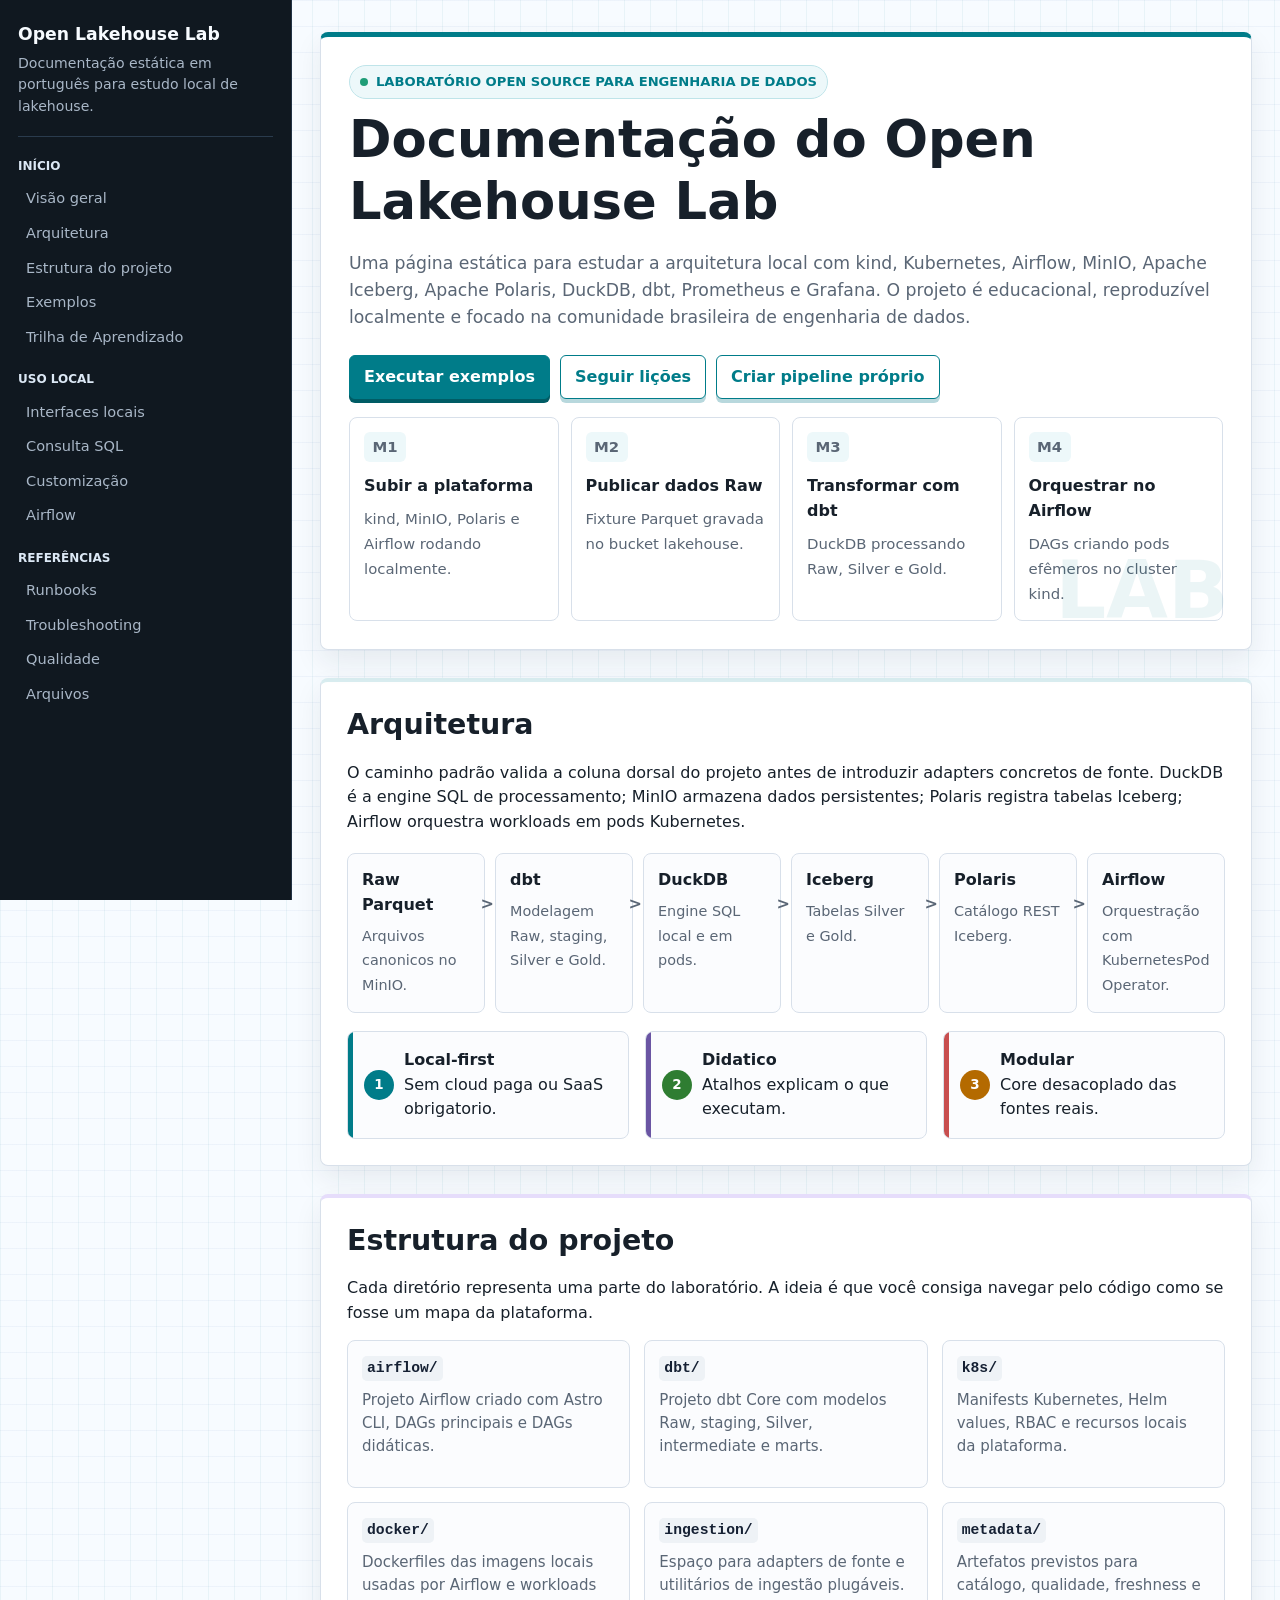
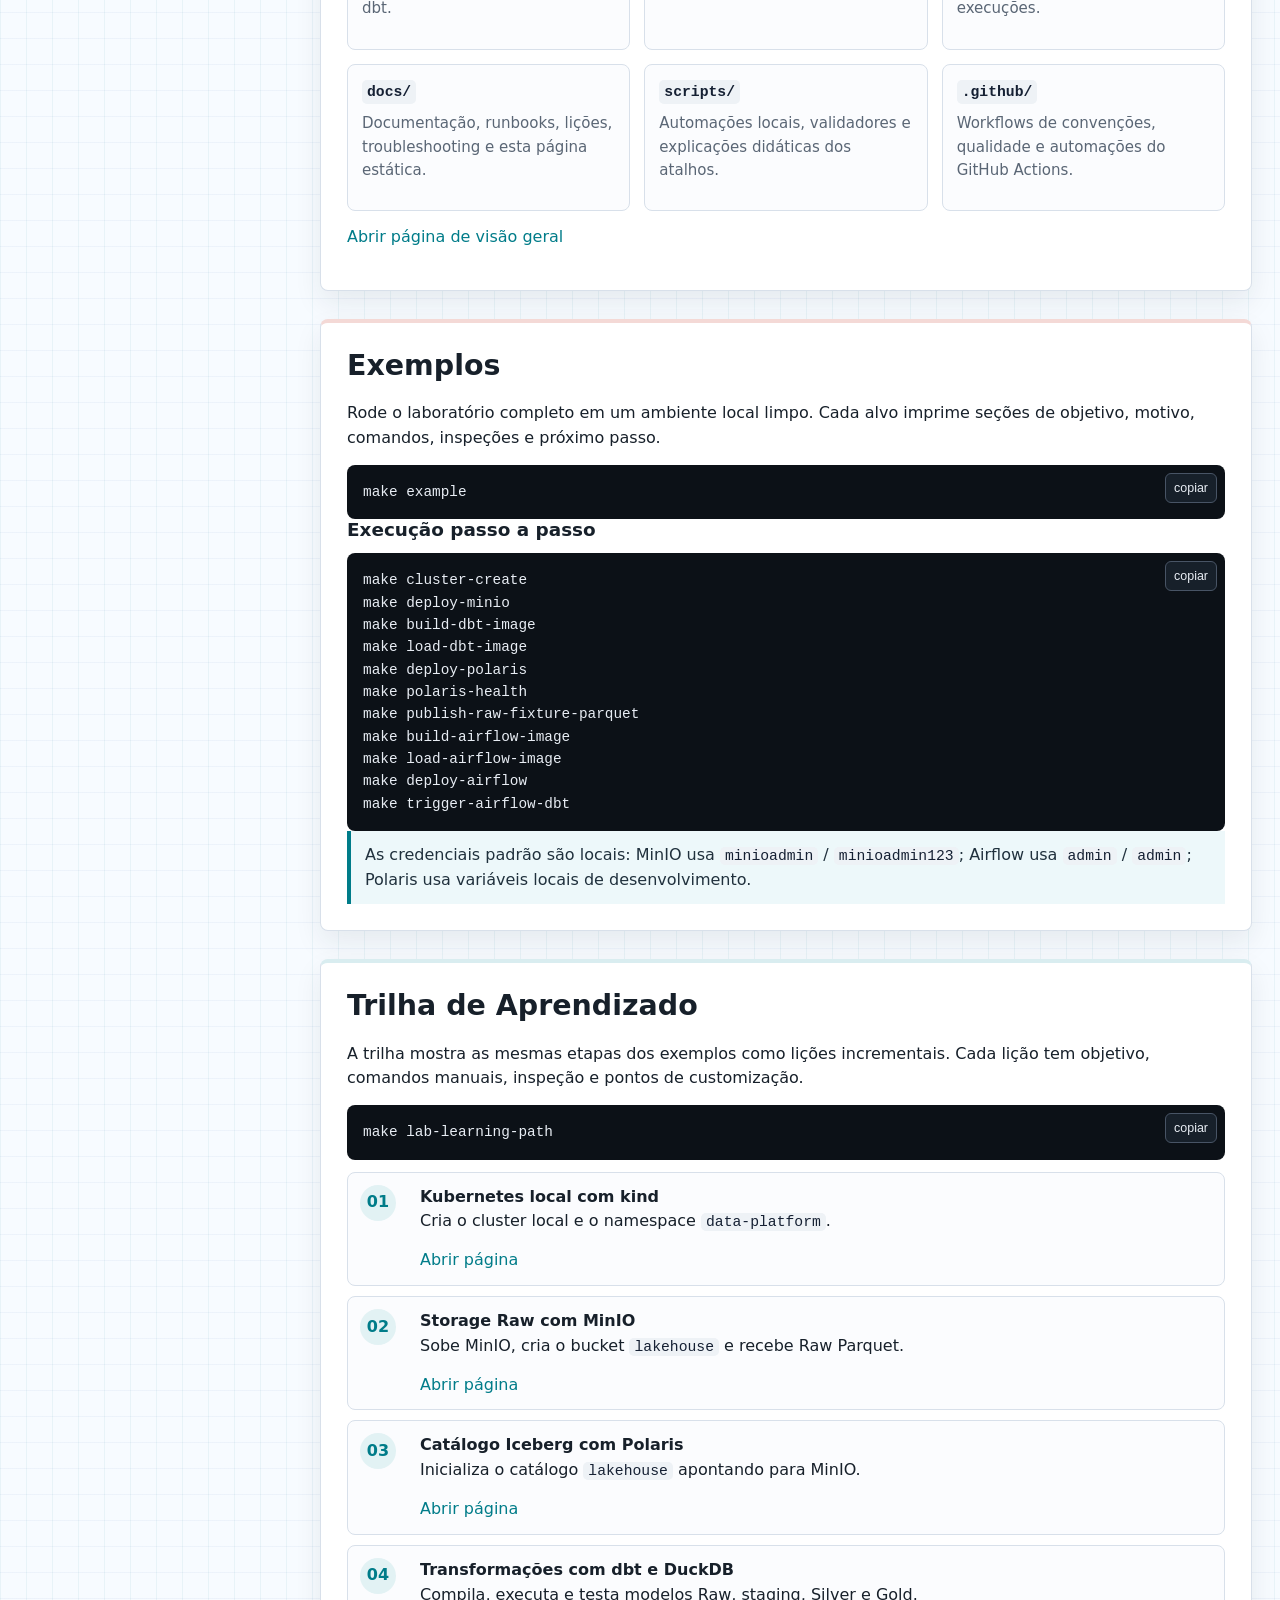
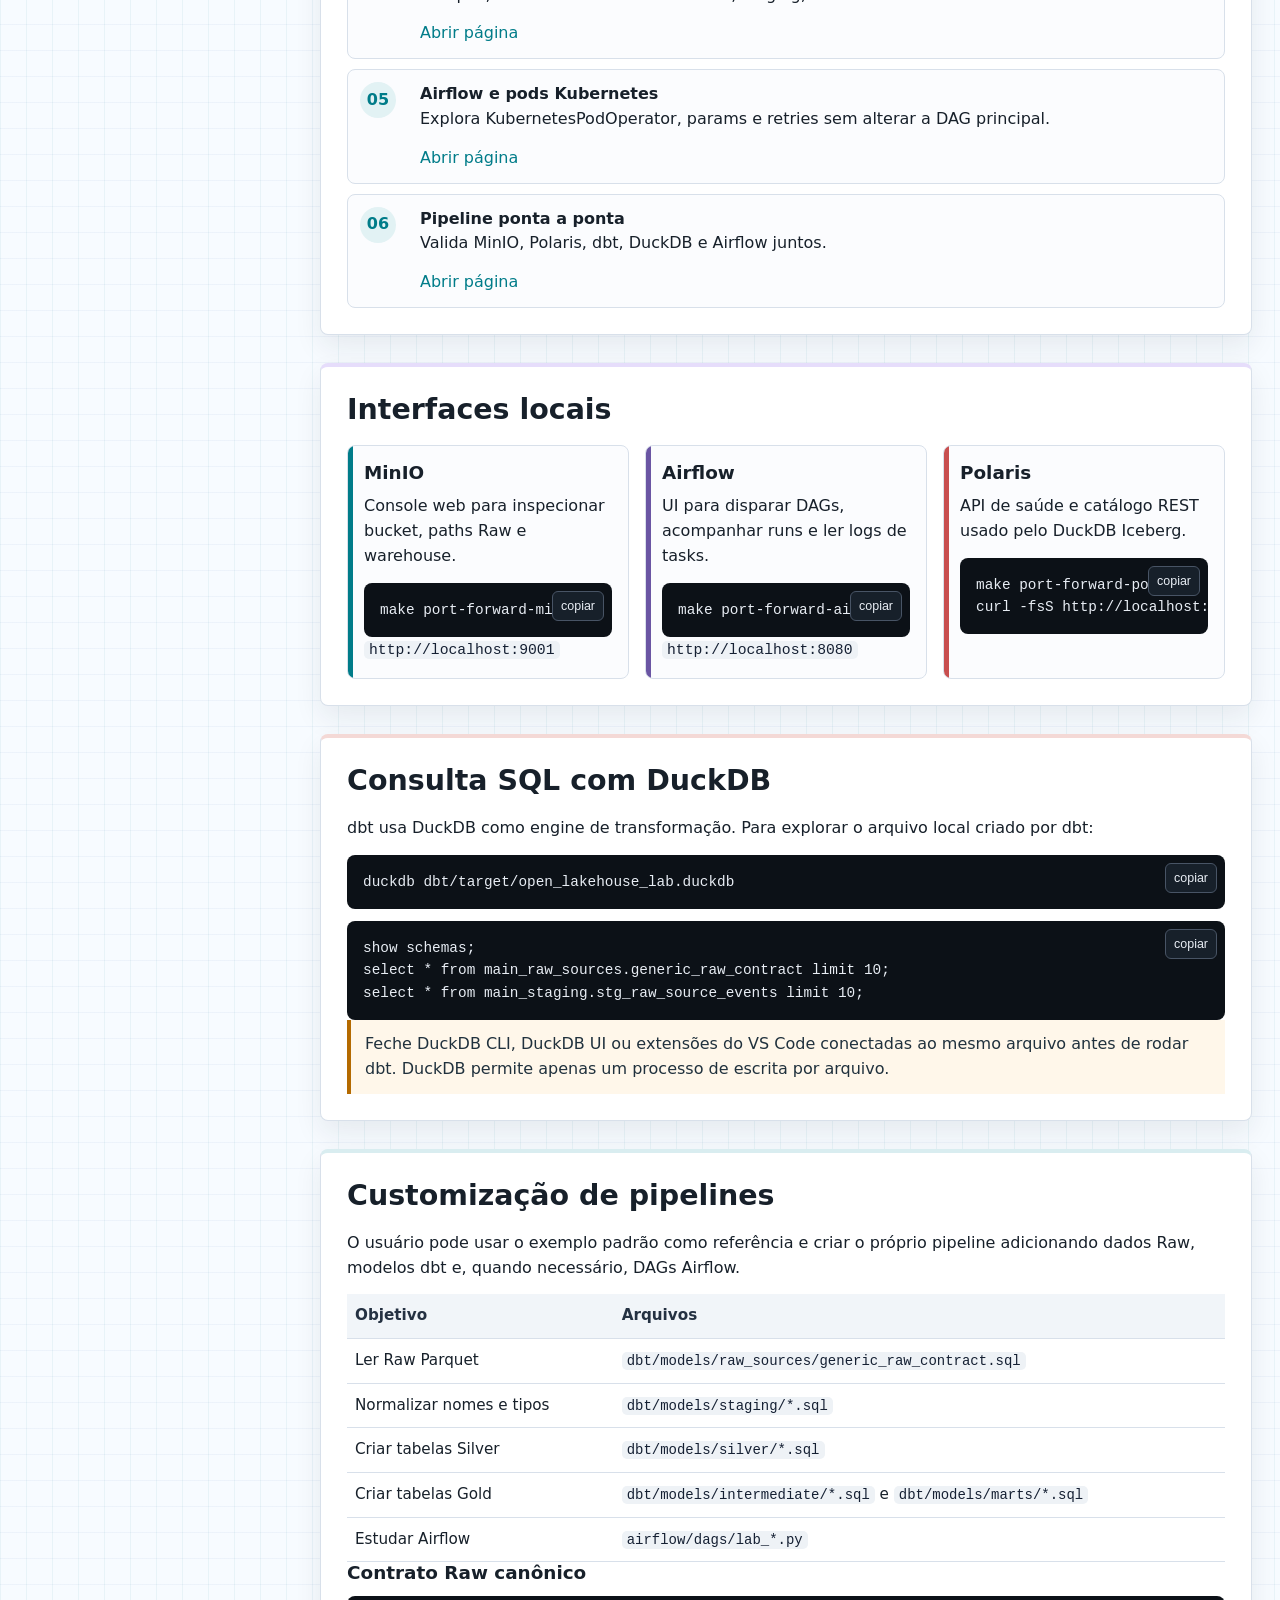
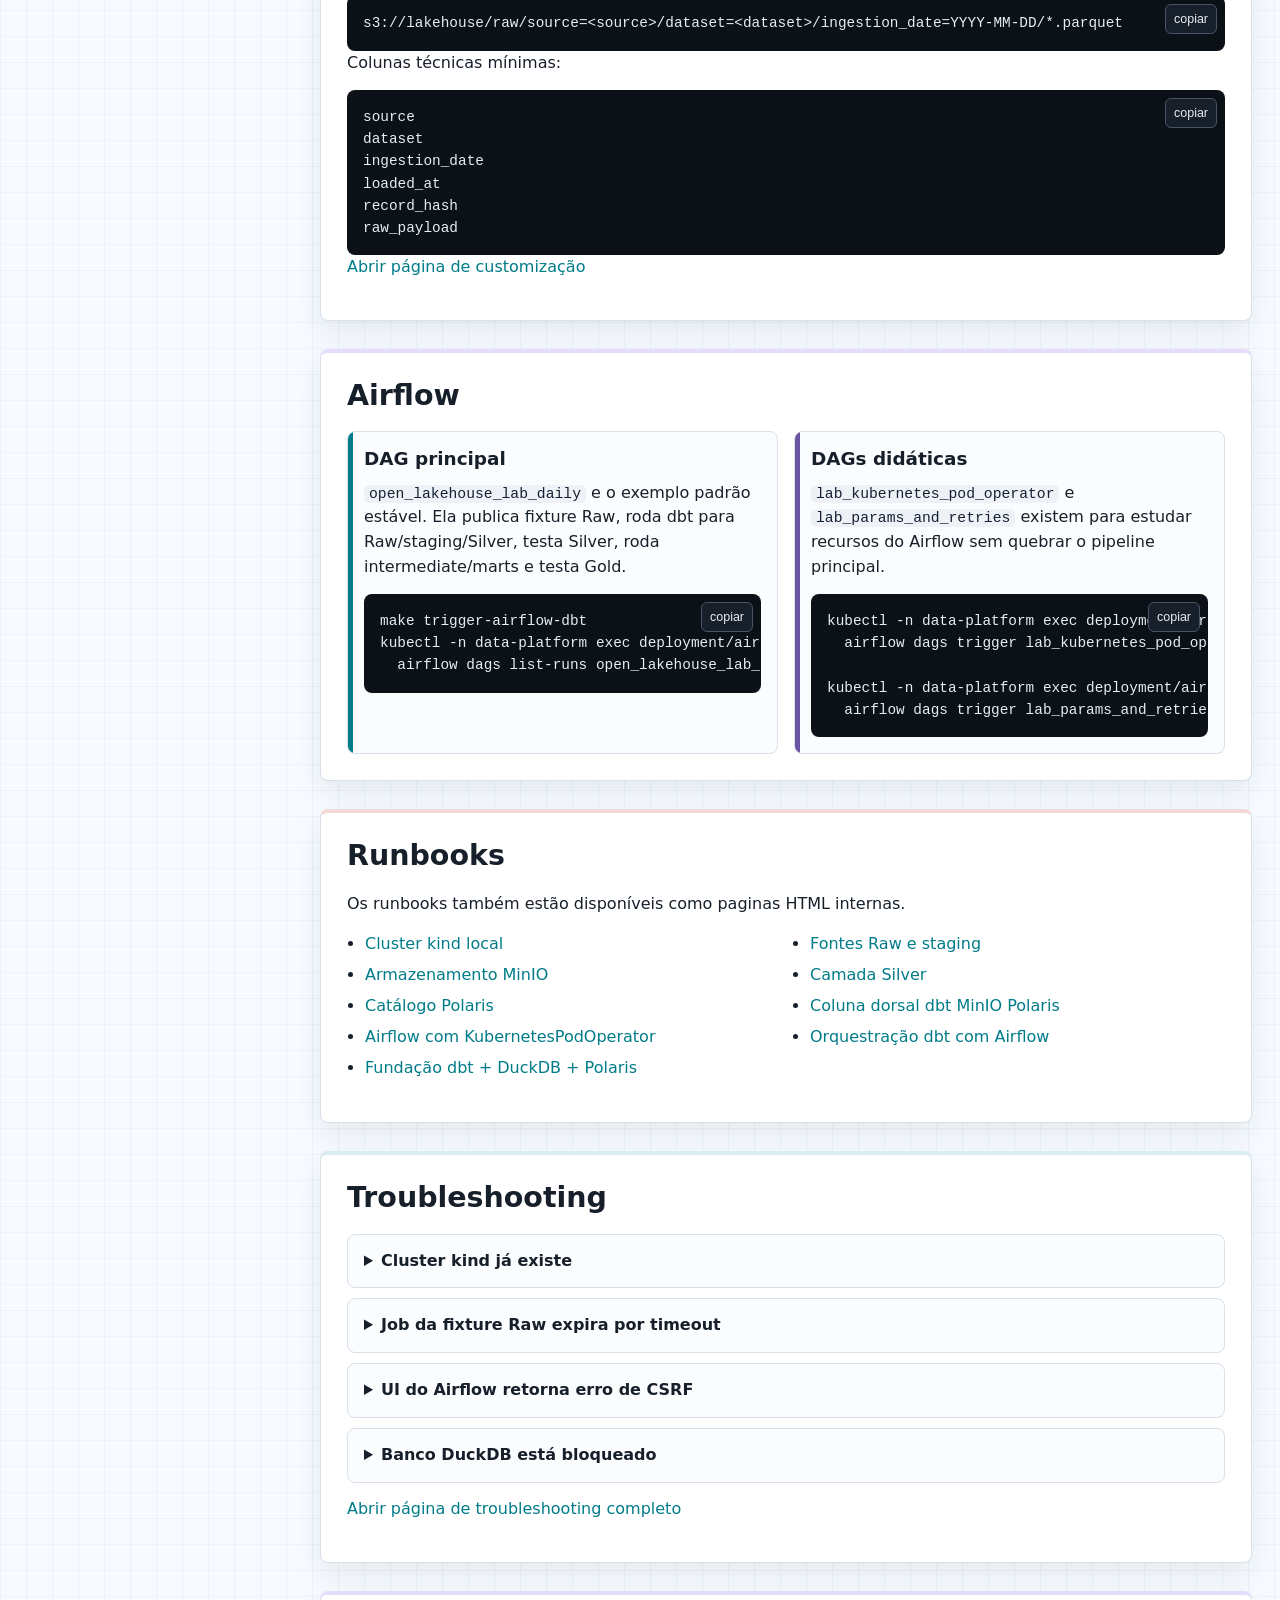
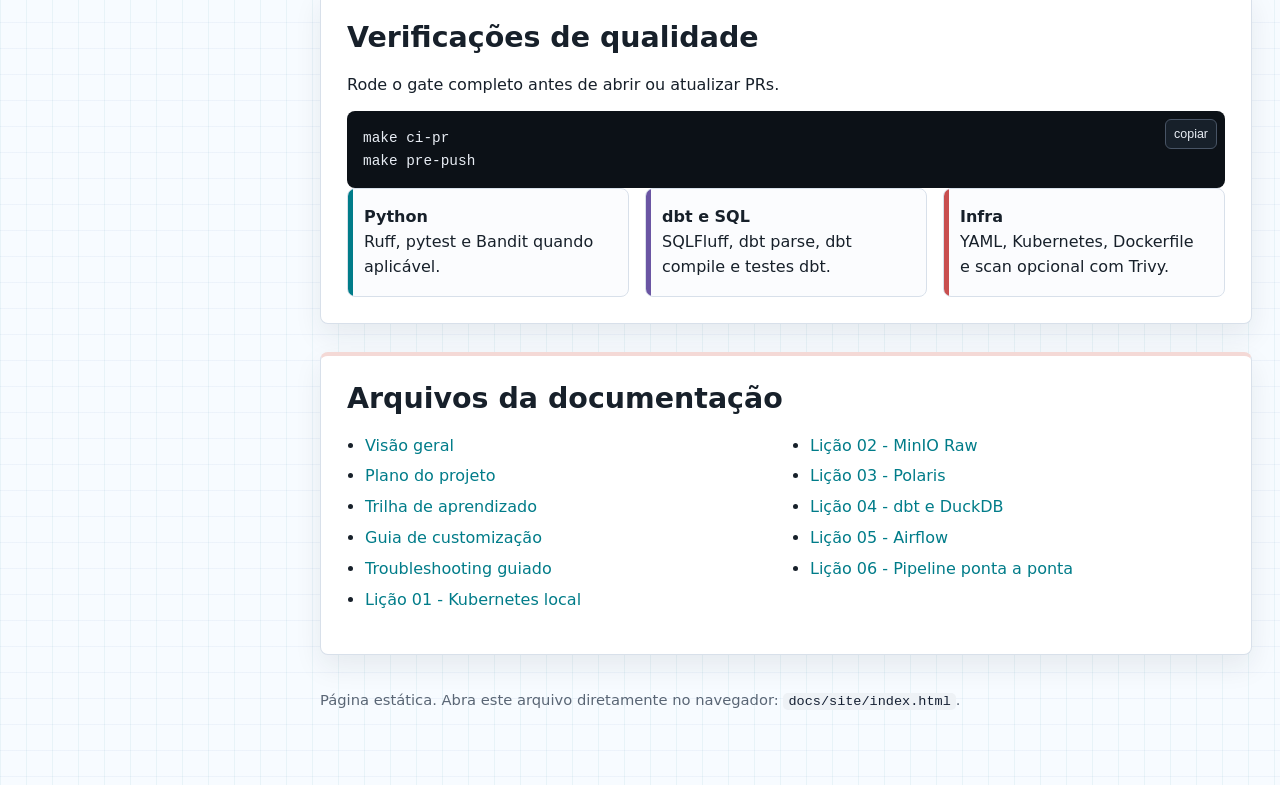
==== commit 48e2a706: "docs(learning): rename fast path to examples (#36)" ====
--- a/docs/site/index.html
+++ b/docs/site/index.html
@@ -546,7 +546,7 @@
             <a href="#visao-geral">Visão geral</a>
             <a href="#arquitetura">Arquitetura</a>
             <a href="#estrutura">Estrutura do projeto</a>
-            <a href="#caminho-rapido">Caminho Rápido</a>
+            <a href="#exemplos">Exemplos</a>
             <a href="#trilha">Trilha de Aprendizado</a>
           </div>
           <div class="nav-group">
@@ -579,7 +579,7 @@
               comunidade brasileira de engenharia de dados.
             </p>
             <div class="actions">
-              <a class="button" href="#caminho-rapido">Executar caminho padrão</a>
+              <a class="button" href="#exemplos">Executar exemplos</a>
               <a class="button secondary" href="#trilha">Seguir lições</a>
               <a class="button secondary" href="#customizacao">Criar pipeline próprio</a>
             </div>
@@ -689,13 +689,13 @@
             </p>
           </section>
 
-          <section id="caminho-rapido">
-            <h2>Caminho Rápido</h2>
+          <section id="exemplos">
+            <h2>Exemplos</h2>
             <p>
               Rode o laboratório completo em um ambiente local limpo. Cada alvo imprime
               seções de objetivo, motivo, comandos, inspeções e próximo passo.
             </p>
-            <pre><button class="copy" type="button">copiar</button><code>make lab-fast-path</code></pre>
+            <pre><button class="copy" type="button">copiar</button><code>make example</code></pre>
 
             <h3>Execução passo a passo</h3>
             <pre><button class="copy" type="button">copiar</button><code>make cluster-create
@@ -720,7 +720,7 @@
           <section id="trilha">
             <h2>Trilha de Aprendizado</h2>
             <p>
-              A trilha mostra as mesmas etapas do caminho rápido como lições
+              A trilha mostra as mesmas etapas dos exemplos como lições
               incrementais. Cada lição tem objetivo, comandos manuais, inspeção e
               pontos de customização.
             </p>
